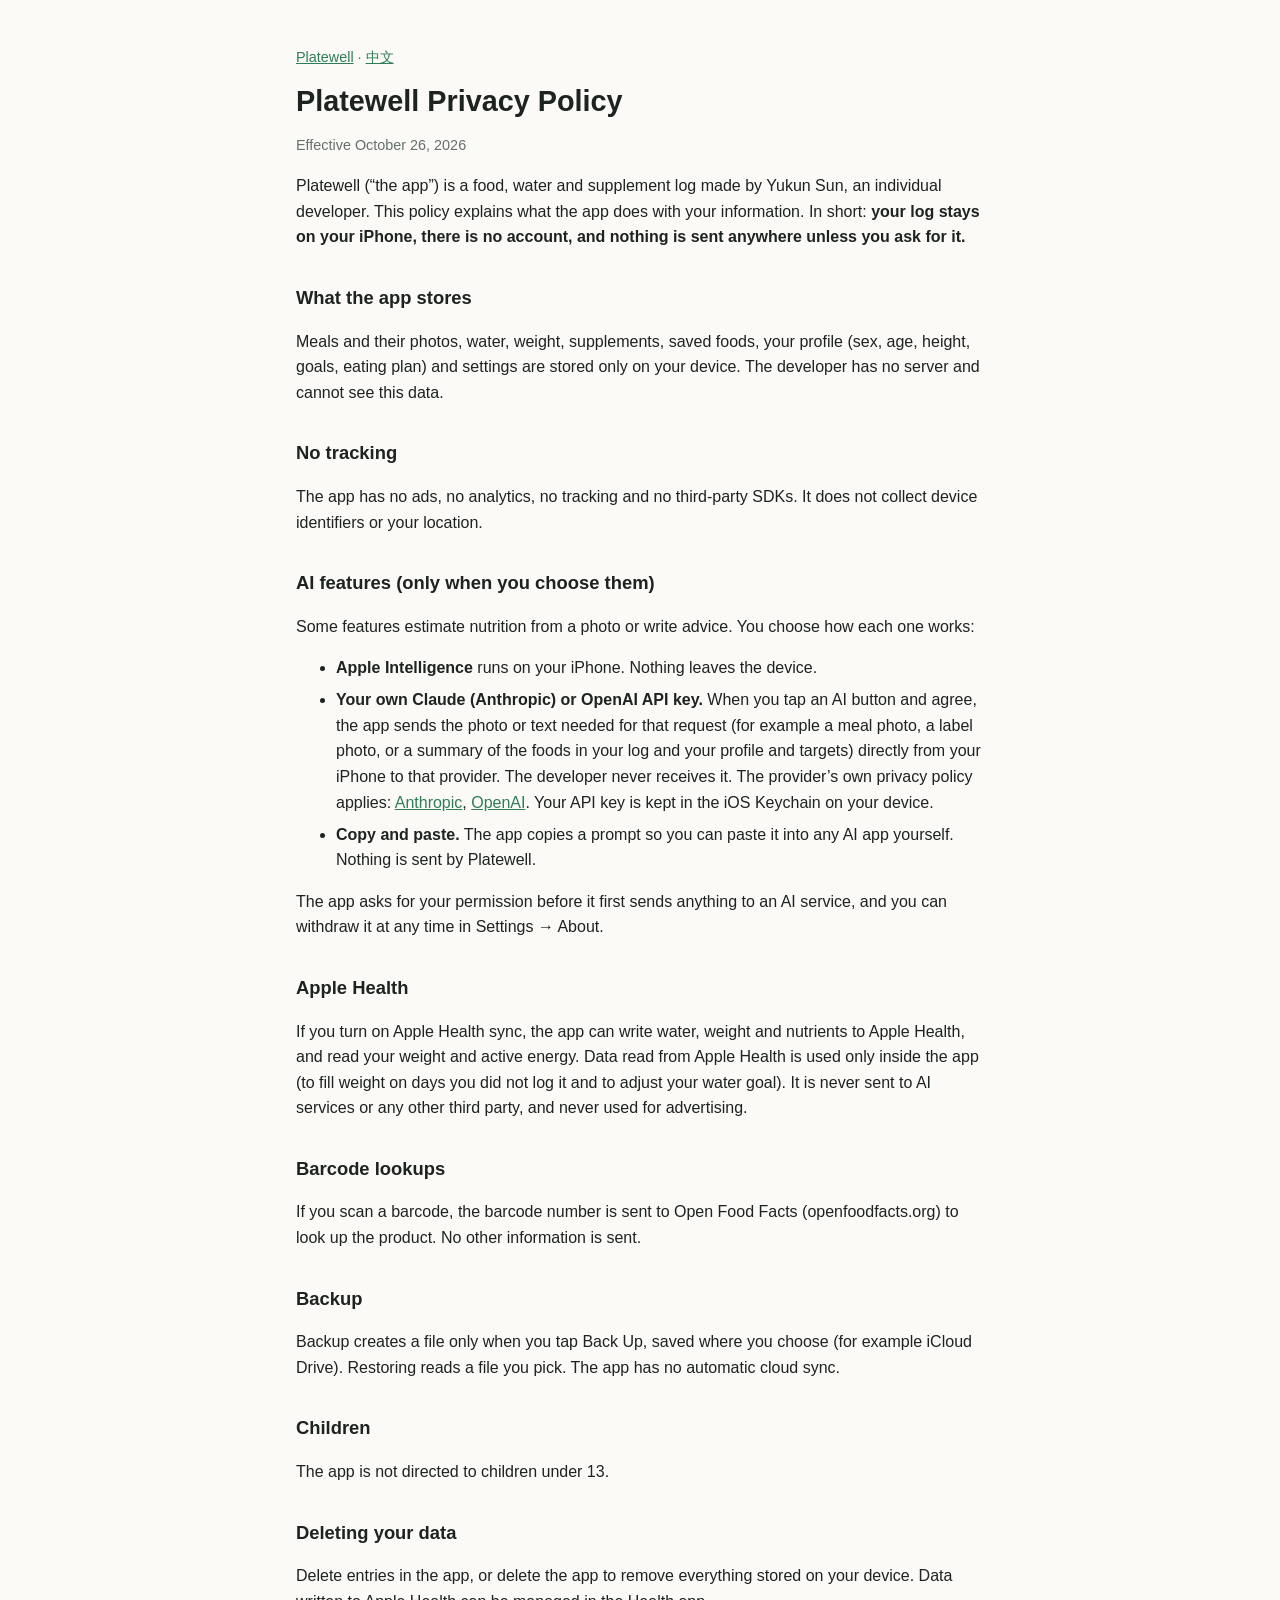
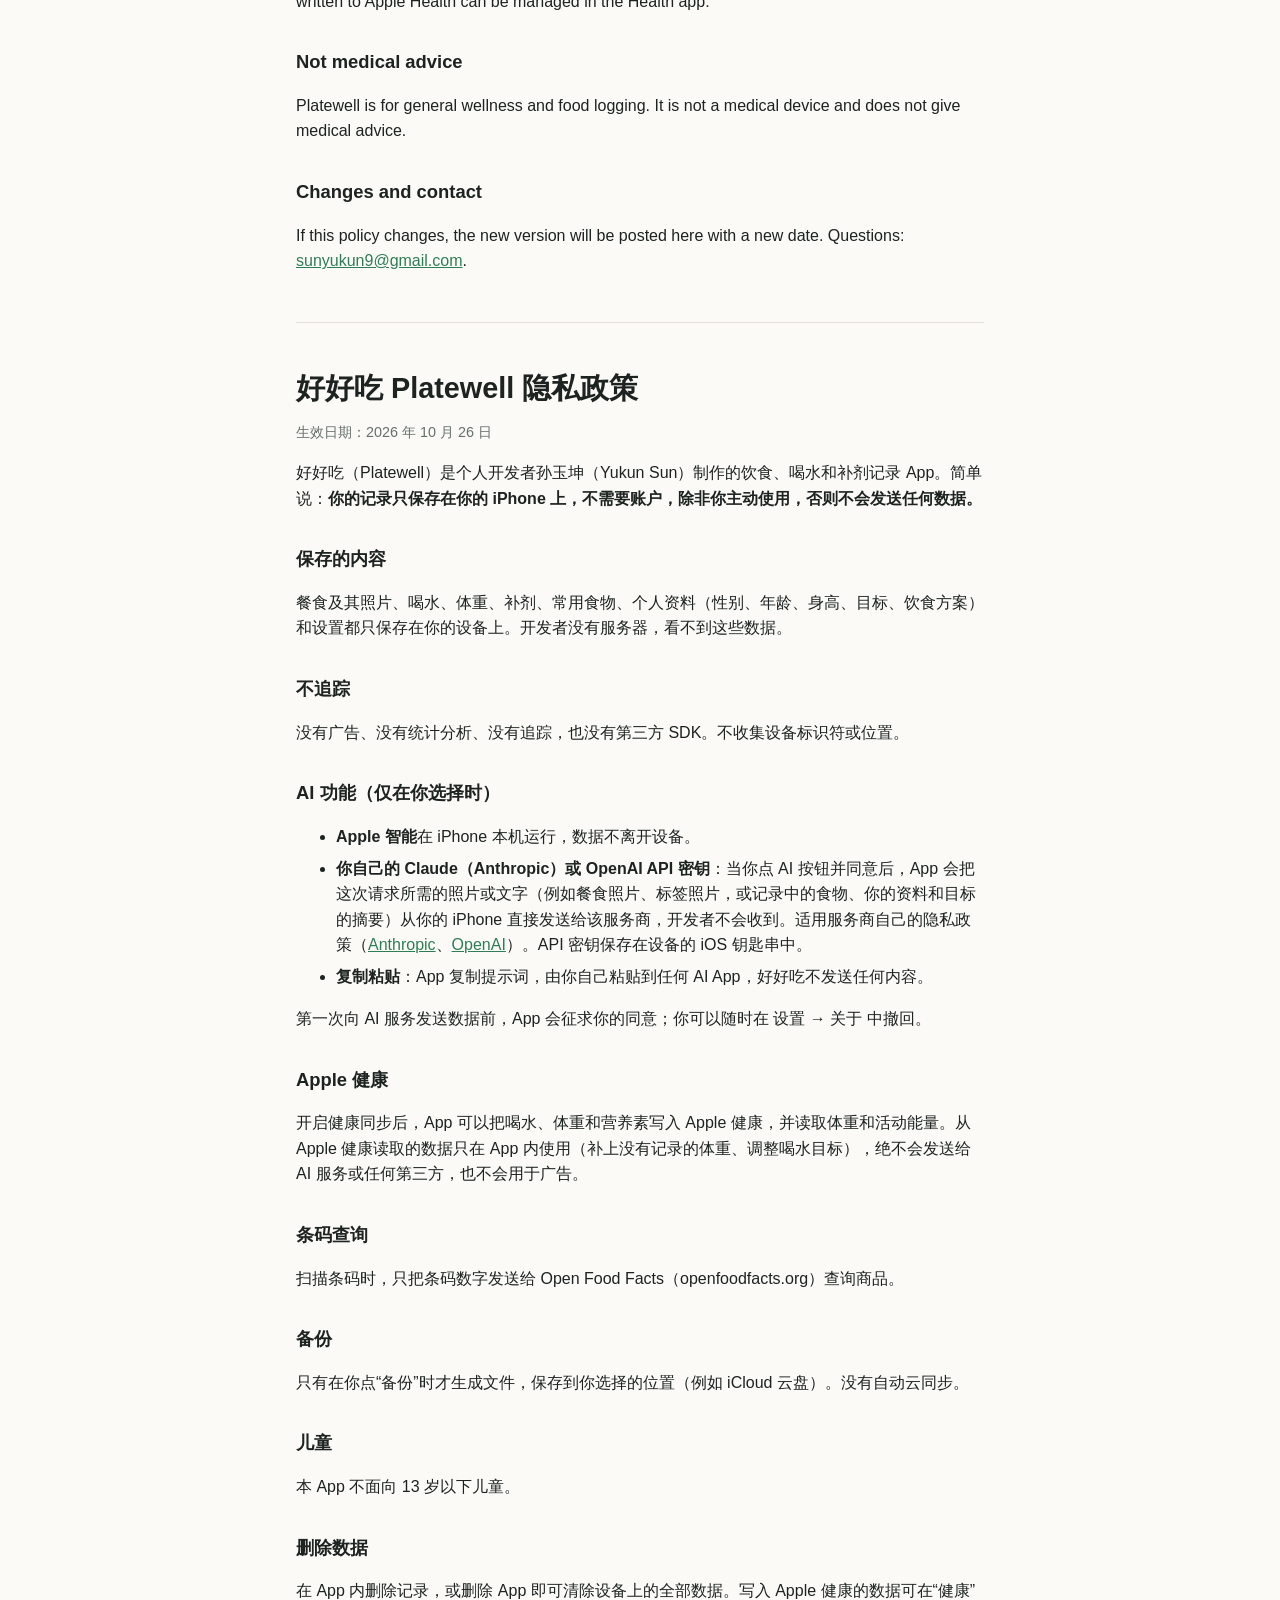
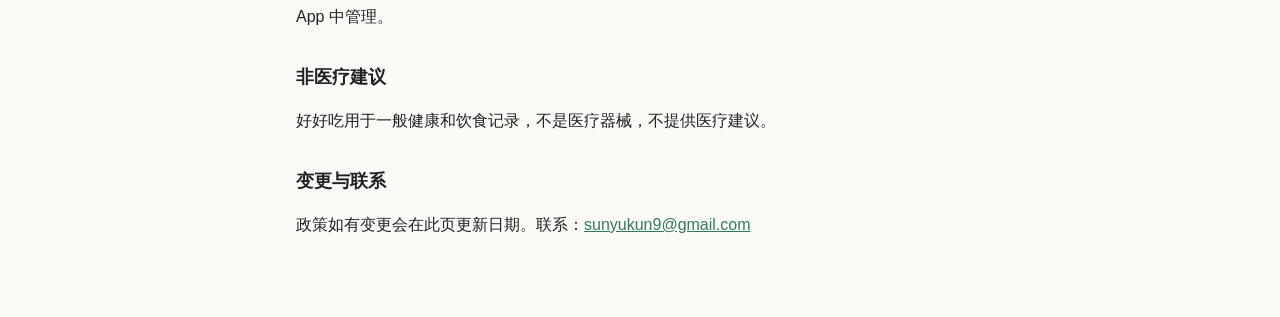
==== privacy.html @ d50eacb0 "Add support and privacy policy pages" ====
<!doctype html>
<html lang="en">
<head>
<meta charset="utf-8">
<meta name="viewport" content="width=device-width, initial-scale=1">
<title>Platewell Privacy Policy</title>
<link rel="stylesheet" href="style.css">
</head>
<body>
<main>
<p class="nav"><a href="./">Platewell</a> · <a href="#zh">中文</a></p>
<h1>Platewell Privacy Policy</h1>
<p class="muted">Effective October 26, 2026</p>

<p>Platewell (“the app”) is a food, water and supplement log made by Yukun Sun, an individual developer. This policy explains what the app does with your information. In short: <strong>your log stays on your iPhone, there is no account, and nothing is sent anywhere unless you ask for it.</strong></p>

<h2>What the app stores</h2>
<p>Meals and their photos, water, weight, supplements, saved foods, your profile (sex, age, height, goals, eating plan) and settings are stored only on your device. The developer has no server and cannot see this data.</p>

<h2>No tracking</h2>
<p>The app has no ads, no analytics, no tracking and no third-party SDKs. It does not collect device identifiers or your location.</p>

<h2>AI features (only when you choose them)</h2>
<p>Some features estimate nutrition from a photo or write advice. You choose how each one works:</p>
<ul>
<li><strong>Apple Intelligence</strong> runs on your iPhone. Nothing leaves the device.</li>
<li><strong>Your own Claude (Anthropic) or OpenAI API key.</strong> When you tap an AI button and agree, the app sends the photo or text needed for that request (for example a meal photo, a label photo, or a summary of the foods in your log and your profile and targets) directly from your iPhone to that provider. The developer never receives it. The provider’s own privacy policy applies: <a href="https://www.anthropic.com/legal/privacy">Anthropic</a>, <a href="https://openai.com/policies/privacy-policy">OpenAI</a>. Your API key is kept in the iOS Keychain on your device.</li>
<li><strong>Copy and paste.</strong> The app copies a prompt so you can paste it into any AI app yourself. Nothing is sent by Platewell.</li>
</ul>
<p>The app asks for your permission before it first sends anything to an AI service, and you can withdraw it at any time in Settings → About.</p>

<h2>Apple Health</h2>
<p>If you turn on Apple Health sync, the app can write water, weight and nutrients to Apple Health, and read your weight and active energy. Data read from Apple Health is used only inside the app (to fill weight on days you did not log it and to adjust your water goal). It is never sent to AI services or any other third party, and never used for advertising.</p>

<h2>Barcode lookups</h2>
<p>If you scan a barcode, the barcode number is sent to Open Food Facts (openfoodfacts.org) to look up the product. No other information is sent.</p>

<h2>Backup</h2>
<p>Backup creates a file only when you tap Back Up, saved where you choose (for example iCloud Drive). Restoring reads a file you pick. The app has no automatic cloud sync.</p>

<h2>Children</h2>
<p>The app is not directed to children under 13.</p>

<h2>Deleting your data</h2>
<p>Delete entries in the app, or delete the app to remove everything stored on your device. Data written to Apple Health can be managed in the Health app.</p>

<h2>Not medical advice</h2>
<p>Platewell is for general wellness and food logging. It is not a medical device and does not give medical advice.</p>

<h2>Changes and contact</h2>
<p>If this policy changes, the new version will be posted here with a new date. Questions: <a href="mailto:sunyukun9@gmail.com">sunyukun9@gmail.com</a>.</p>

<hr>

<section id="zh" lang="zh-Hans">
<h1>好好吃 Platewell 隐私政策</h1>
<p class="muted">生效日期：2026 年 10 月 26 日</p>
<p>好好吃（Platewell）是个人开发者孙玉坤（Yukun Sun）制作的饮食、喝水和补剂记录 App。简单说：<strong>你的记录只保存在你的 iPhone 上，不需要账户，除非你主动使用，否则不会发送任何数据。</strong></p>
<h2>保存的内容</h2>
<p>餐食及其照片、喝水、体重、补剂、常用食物、个人资料（性别、年龄、身高、目标、饮食方案）和设置都只保存在你的设备上。开发者没有服务器，看不到这些数据。</p>
<h2>不追踪</h2>
<p>没有广告、没有统计分析、没有追踪，也没有第三方 SDK。不收集设备标识符或位置。</p>
<h2>AI 功能（仅在你选择时）</h2>
<ul>
<li><strong>Apple 智能</strong>在 iPhone 本机运行，数据不离开设备。</li>
<li><strong>你自己的 Claude（Anthropic）或 OpenAI API 密钥</strong>：当你点 AI 按钮并同意后，App 会把这次请求所需的照片或文字（例如餐食照片、标签照片，或记录中的食物、你的资料和目标的摘要）从你的 iPhone 直接发送给该服务商，开发者不会收到。适用服务商自己的隐私政策（<a href="https://www.anthropic.com/legal/privacy">Anthropic</a>、<a href="https://openai.com/policies/privacy-policy">OpenAI</a>）。API 密钥保存在设备的 iOS 钥匙串中。</li>
<li><strong>复制粘贴</strong>：App 复制提示词，由你自己粘贴到任何 AI App，好好吃不发送任何内容。</li>
</ul>
<p>第一次向 AI 服务发送数据前，App 会征求你的同意；你可以随时在 设置 → 关于 中撤回。</p>
<h2>Apple 健康</h2>
<p>开启健康同步后，App 可以把喝水、体重和营养素写入 Apple 健康，并读取体重和活动能量。从 Apple 健康读取的数据只在 App 内使用（补上没有记录的体重、调整喝水目标），绝不会发送给 AI 服务或任何第三方，也不会用于广告。</p>
<h2>条码查询</h2>
<p>扫描条码时，只把条码数字发送给 Open Food Facts（openfoodfacts.org）查询商品。</p>
<h2>备份</h2>
<p>只有在你点“备份”时才生成文件，保存到你选择的位置（例如 iCloud 云盘）。没有自动云同步。</p>
<h2>儿童</h2>
<p>本 App 不面向 13 岁以下儿童。</p>
<h2>删除数据</h2>
<p>在 App 内删除记录，或删除 App 即可清除设备上的全部数据。写入 Apple 健康的数据可在“健康”App 中管理。</p>
<h2>非医疗建议</h2>
<p>好好吃用于一般健康和饮食记录，不是医疗器械，不提供医疗建议。</p>
<h2>变更与联系</h2>
<p>政策如有变更会在此页更新日期。联系：<a href="mailto:sunyukun9@gmail.com">sunyukun9@gmail.com</a></p>
</section>
</main>
</body>
</html>
---- style.css ----
:root{--bg:#fbfaf7;--fg:#1d2320;--muted:#66706a;--accent:#2f7d55;--line:#e3e0d8}
@media (prefers-color-scheme:dark){:root{--bg:#141815;--fg:#e8ece9;--muted:#9aa49e;--accent:#6cc394;--line:#2b322d}}
*{box-sizing:border-box}
body{margin:0;background:var(--bg);color:var(--fg);font:16px/1.6 -apple-system,BlinkMacSystemFont,"Segoe UI","PingFang SC","Hiragino Sans",sans-serif}
main{max-width:720px;margin:0 auto;padding:32px 16px 64px}
h1{font-size:1.8rem;line-height:1.25;margin:.4em 0}
h2{font-size:1.15rem;margin:1.8em 0 .4em}
a{color:var(--accent)}
.muted,.nav{color:var(--muted);font-size:.9rem}
hr{border:0;border-top:1px solid var(--line);margin:48px 0}
li{margin:.4em 0}
.card{border:1px solid var(--line);border-radius:12px;padding:16px 18px;margin:16px 0}
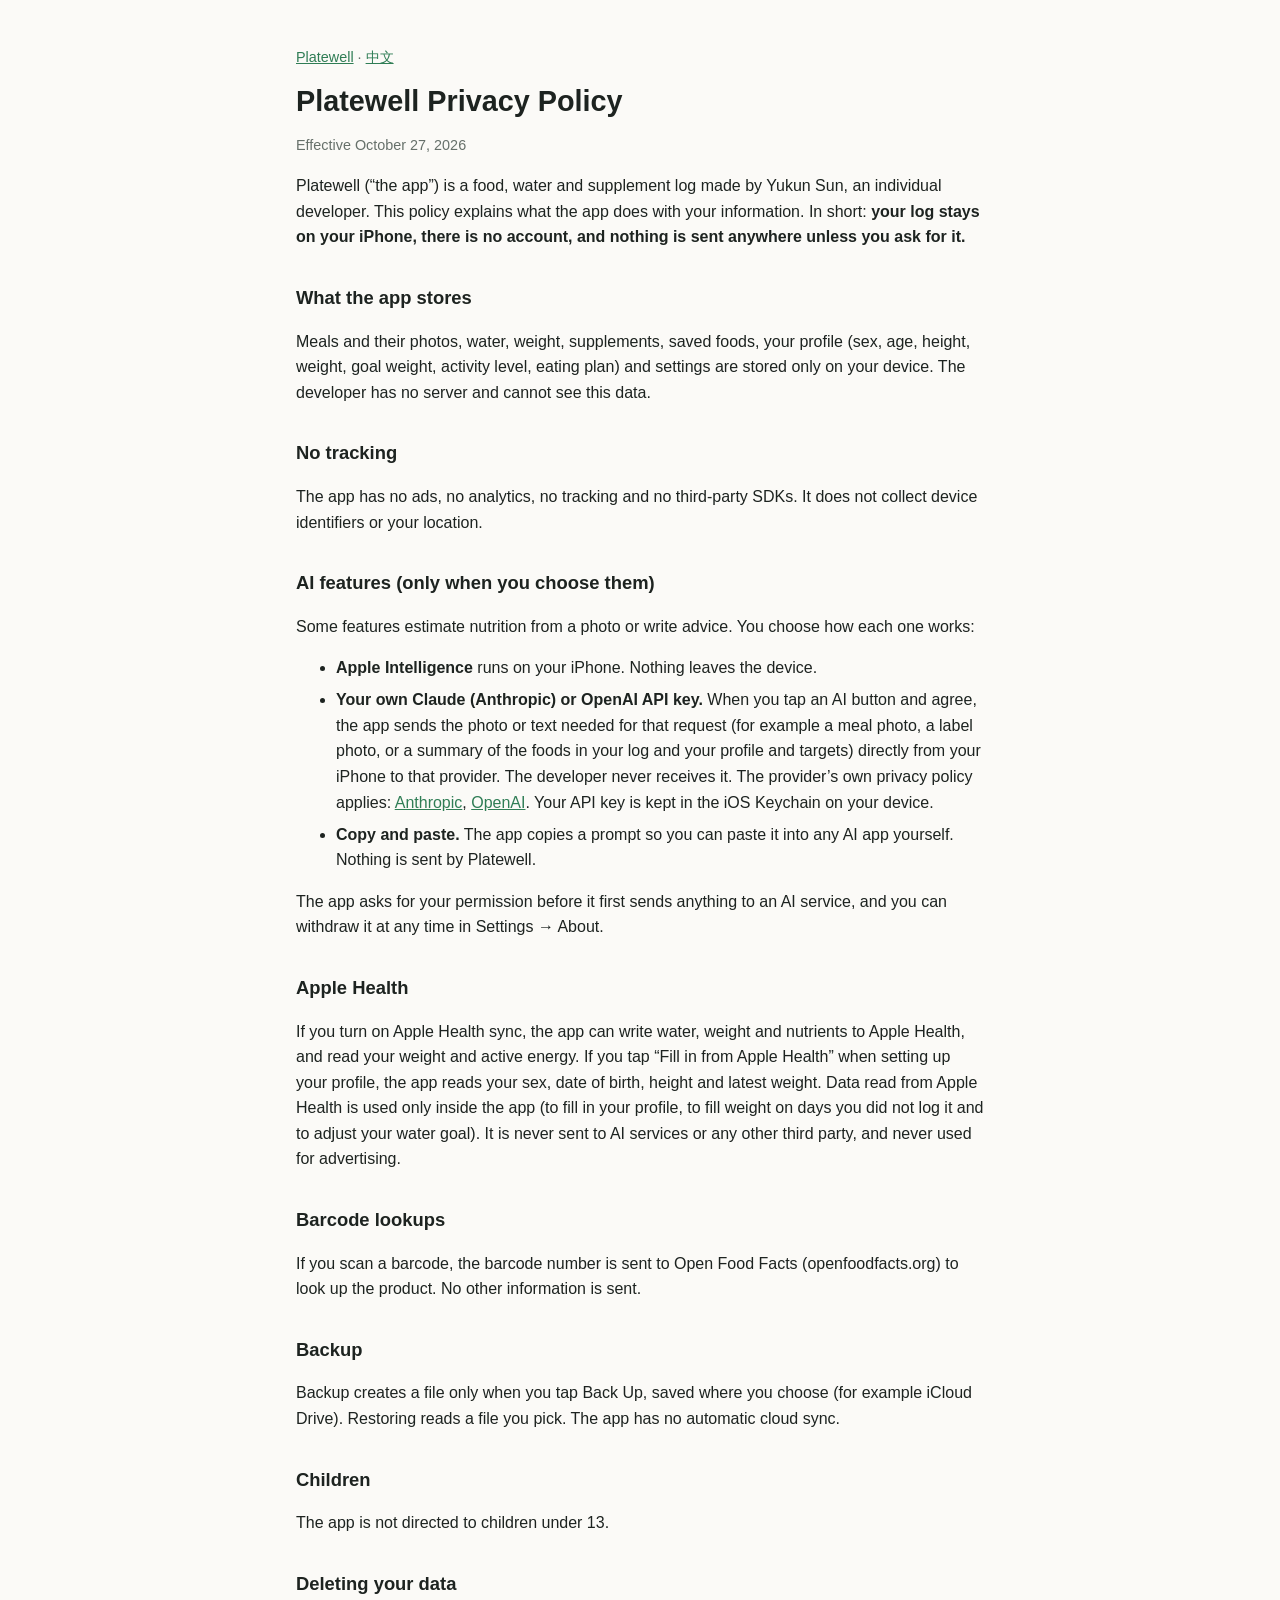
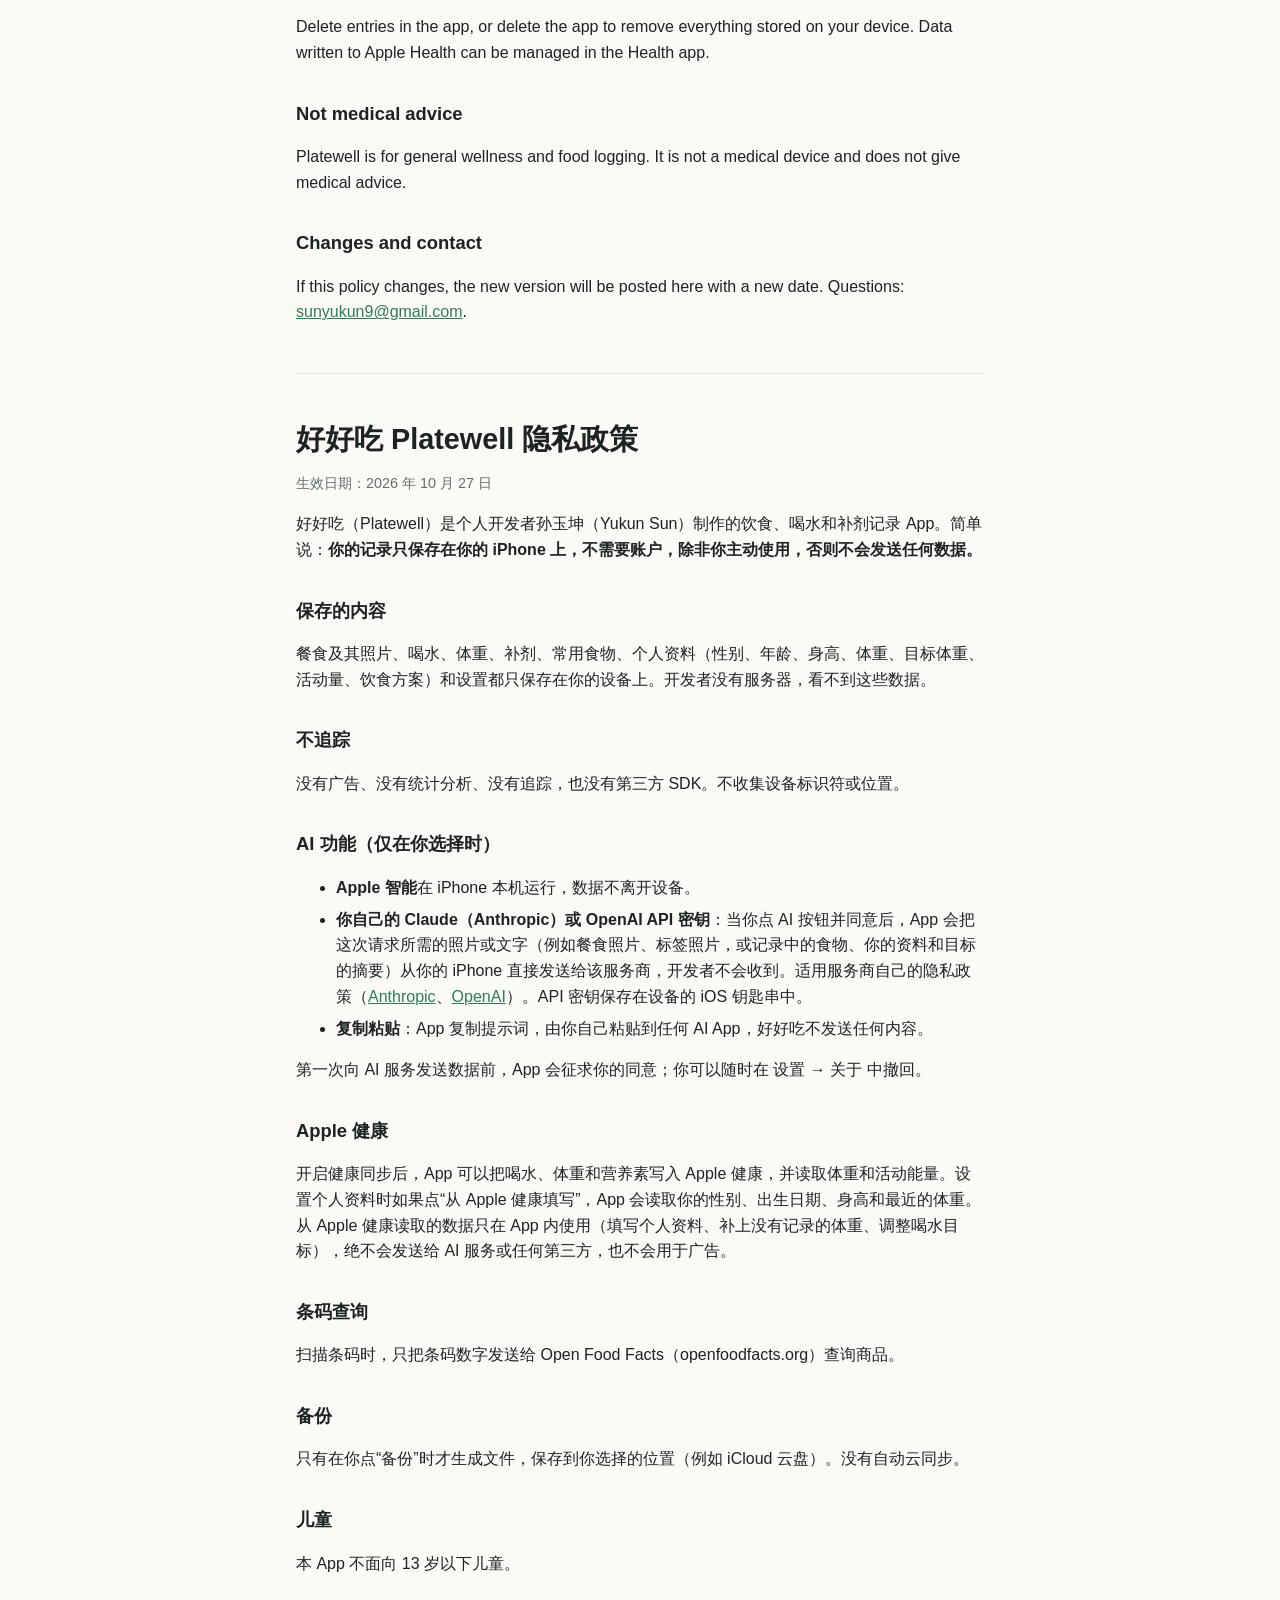
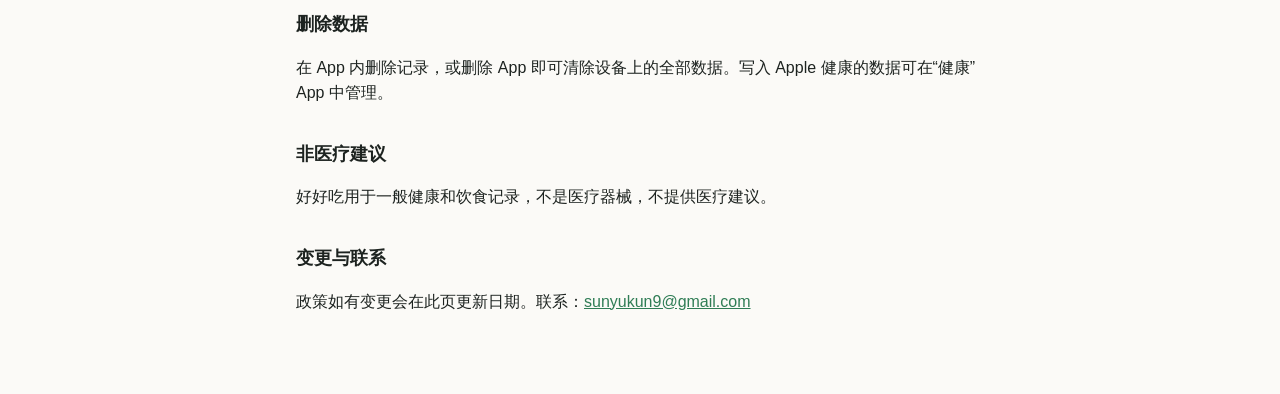
==== commit b7ca76a9: "Privacy policy: profile fields read from Apple Health Mentions that "Fill in from Apple Health" read" ====
--- a/privacy.html
+++ b/privacy.html
@@ -10,12 +10,12 @@
 <main>
 <p class="nav"><a href="./">Platewell</a> · <a href="#zh">中文</a></p>
 <h1>Platewell Privacy Policy</h1>
-<p class="muted">Effective October 26, 2026</p>
+<p class="muted">Effective October 27, 2026</p>
 
 <p>Platewell (“the app”) is a food, water and supplement log made by Yukun Sun, an individual developer. This policy explains what the app does with your information. In short: <strong>your log stays on your iPhone, there is no account, and nothing is sent anywhere unless you ask for it.</strong></p>
 
 <h2>What the app stores</h2>
-<p>Meals and their photos, water, weight, supplements, saved foods, your profile (sex, age, height, goals, eating plan) and settings are stored only on your device. The developer has no server and cannot see this data.</p>
+<p>Meals and their photos, water, weight, supplements, saved foods, your profile (sex, age, height, weight, goal weight, activity level, eating plan) and settings are stored only on your device. The developer has no server and cannot see this data.</p>
 
 <h2>No tracking</h2>
 <p>The app has no ads, no analytics, no tracking and no third-party SDKs. It does not collect device identifiers or your location.</p>
@@ -30,7 +30,7 @@
 <p>The app asks for your permission before it first sends anything to an AI service, and you can withdraw it at any time in Settings → About.</p>
 
 <h2>Apple Health</h2>
-<p>If you turn on Apple Health sync, the app can write water, weight and nutrients to Apple Health, and read your weight and active energy. Data read from Apple Health is used only inside the app (to fill weight on days you did not log it and to adjust your water goal). It is never sent to AI services or any other third party, and never used for advertising.</p>
+<p>If you turn on Apple Health sync, the app can write water, weight and nutrients to Apple Health, and read your weight and active energy. If you tap “Fill in from Apple Health” when setting up your profile, the app reads your sex, date of birth, height and latest weight. Data read from Apple Health is used only inside the app (to fill in your profile, to fill weight on days you did not log it and to adjust your water goal). It is never sent to AI services or any other third party, and never used for advertising.</p>
 
 <h2>Barcode lookups</h2>
 <p>If you scan a barcode, the barcode number is sent to Open Food Facts (openfoodfacts.org) to look up the product. No other information is sent.</p>
@@ -54,10 +54,10 @@
 
 <section id="zh" lang="zh-Hans">
 <h1>好好吃 Platewell 隐私政策</h1>
-<p class="muted">生效日期：2026 年 10 月 26 日</p>
+<p class="muted">生效日期：2026 年 10 月 27 日</p>
 <p>好好吃（Platewell）是个人开发者孙玉坤（Yukun Sun）制作的饮食、喝水和补剂记录 App。简单说：<strong>你的记录只保存在你的 iPhone 上，不需要账户，除非你主动使用，否则不会发送任何数据。</strong></p>
 <h2>保存的内容</h2>
-<p>餐食及其照片、喝水、体重、补剂、常用食物、个人资料（性别、年龄、身高、目标、饮食方案）和设置都只保存在你的设备上。开发者没有服务器，看不到这些数据。</p>
+<p>餐食及其照片、喝水、体重、补剂、常用食物、个人资料（性别、年龄、身高、体重、目标体重、活动量、饮食方案）和设置都只保存在你的设备上。开发者没有服务器，看不到这些数据。</p>
 <h2>不追踪</h2>
 <p>没有广告、没有统计分析、没有追踪，也没有第三方 SDK。不收集设备标识符或位置。</p>
 <h2>AI 功能（仅在你选择时）</h2>
@@ -68,7 +68,7 @@
 </ul>
 <p>第一次向 AI 服务发送数据前，App 会征求你的同意；你可以随时在 设置 → 关于 中撤回。</p>
 <h2>Apple 健康</h2>
-<p>开启健康同步后，App 可以把喝水、体重和营养素写入 Apple 健康，并读取体重和活动能量。从 Apple 健康读取的数据只在 App 内使用（补上没有记录的体重、调整喝水目标），绝不会发送给 AI 服务或任何第三方，也不会用于广告。</p>
+<p>开启健康同步后，App 可以把喝水、体重和营养素写入 Apple 健康，并读取体重和活动能量。设置个人资料时如果点“从 Apple 健康填写”，App 会读取你的性别、出生日期、身高和最近的体重。从 Apple 健康读取的数据只在 App 内使用（填写个人资料、补上没有记录的体重、调整喝水目标），绝不会发送给 AI 服务或任何第三方，也不会用于广告。</p>
 <h2>条码查询</h2>
 <p>扫描条码时，只把条码数字发送给 Open Food Facts（openfoodfacts.org）查询商品。</p>
 <h2>备份</h2>
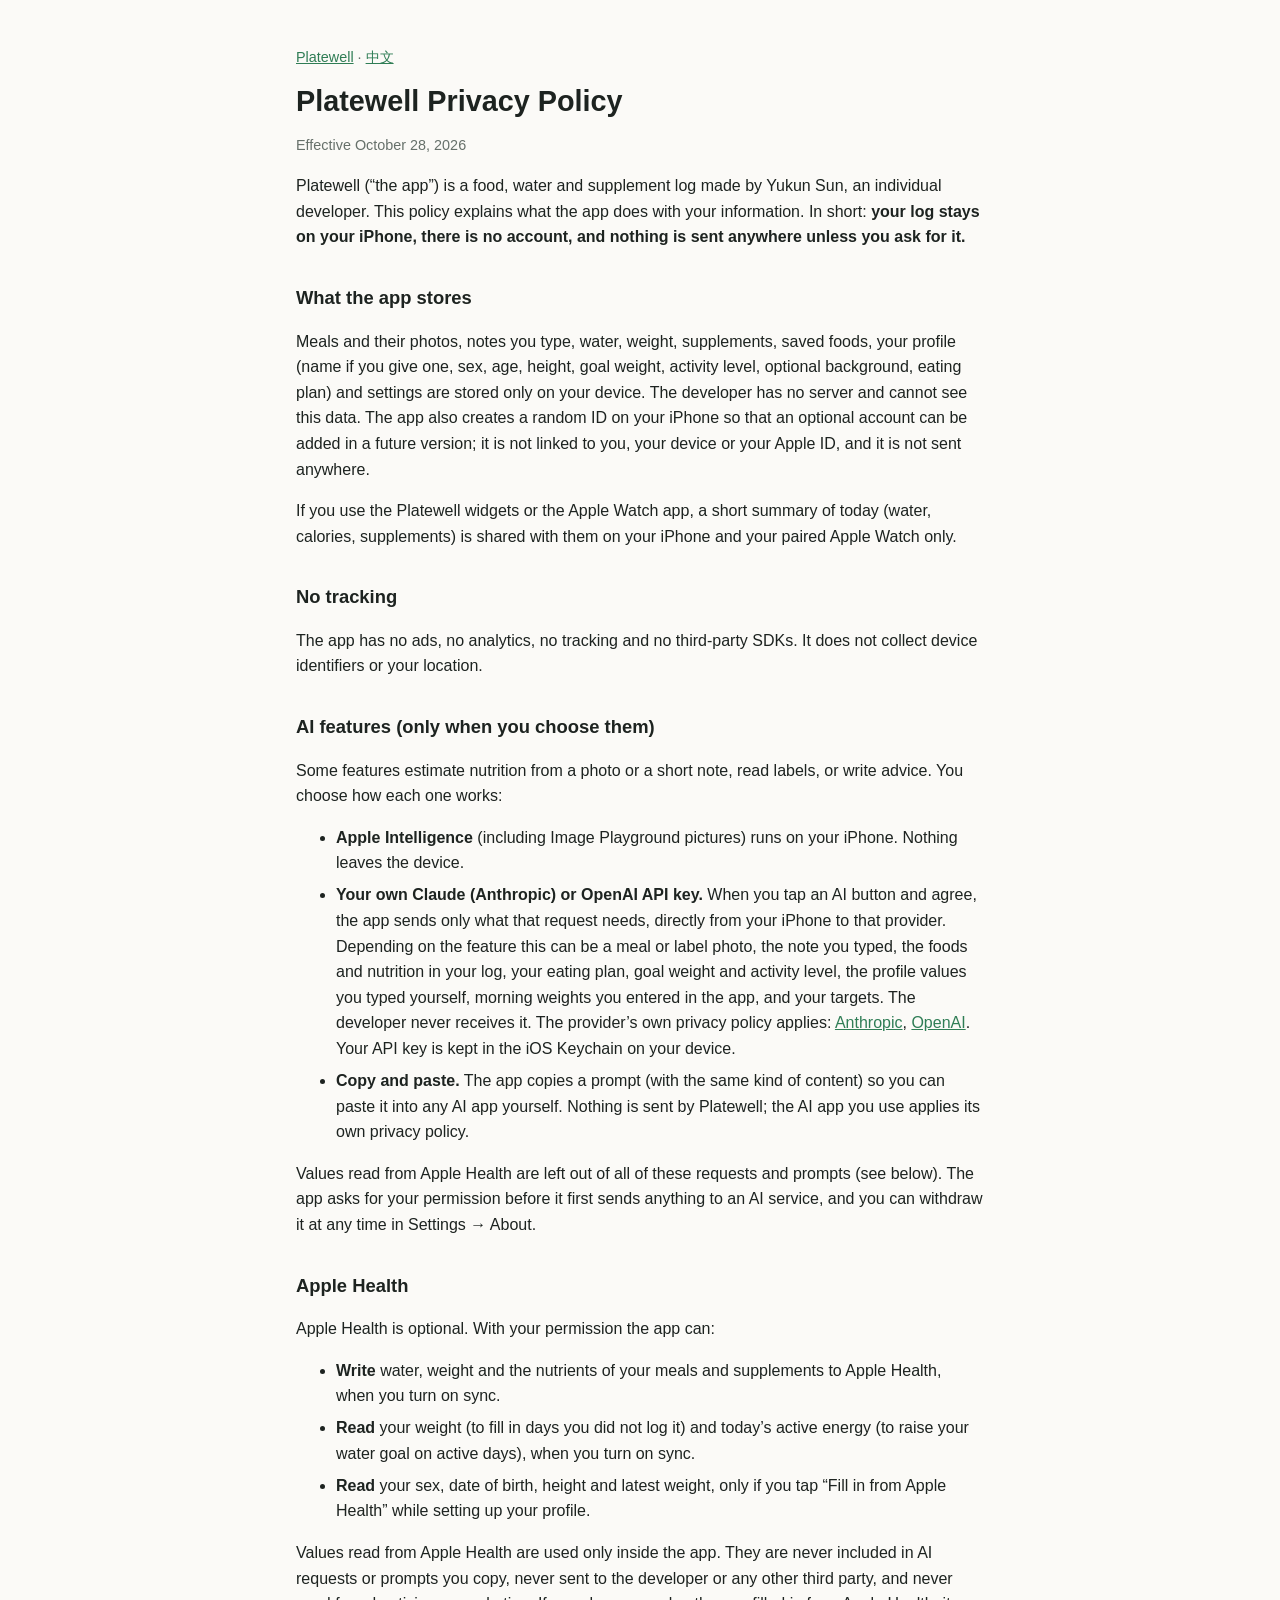
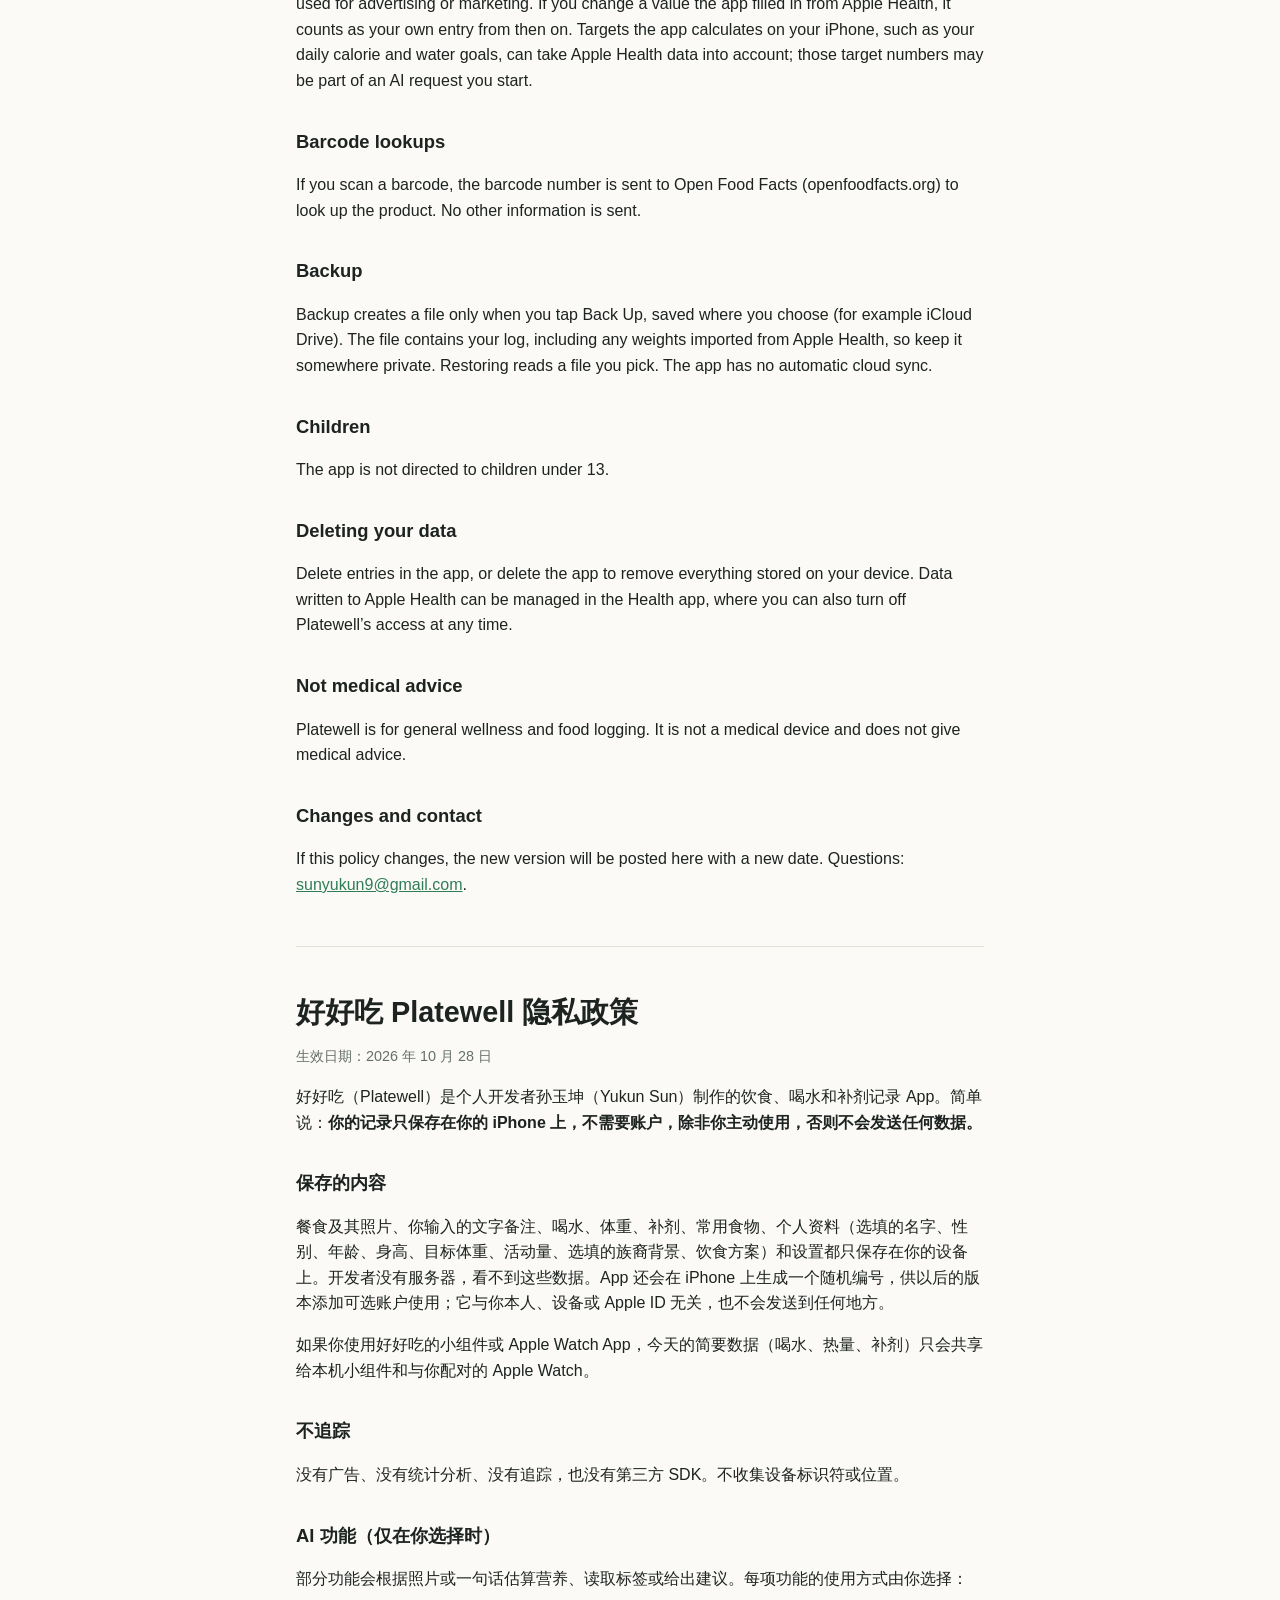
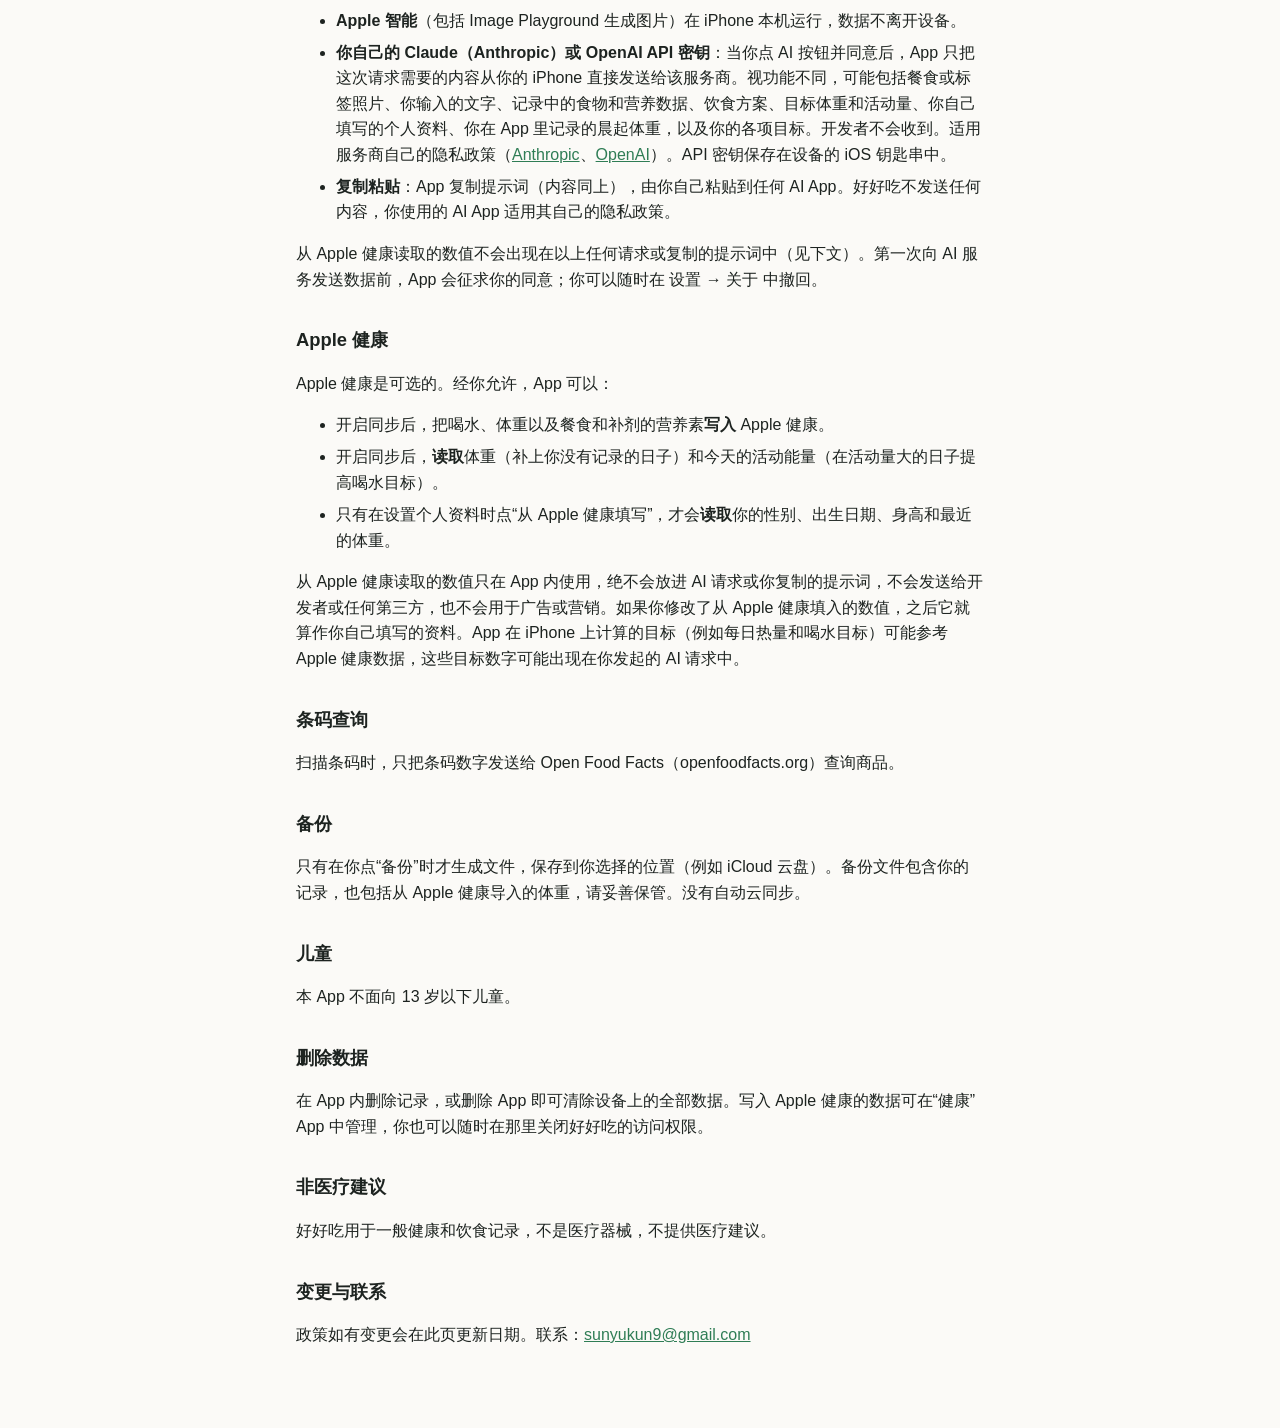
==== commit 69e2d767: "Privacy policy: Apple Health values never sent to AI; clarify AI request contents Lists what AI requ" ====
--- a/privacy.html
+++ b/privacy.html
@@ -10,39 +10,46 @@
 <main>
 <p class="nav"><a href="./">Platewell</a> · <a href="#zh">中文</a></p>
 <h1>Platewell Privacy Policy</h1>
-<p class="muted">Effective October 27, 2026</p>
+<p class="muted">Effective October 28, 2026</p>
 
 <p>Platewell (“the app”) is a food, water and supplement log made by Yukun Sun, an individual developer. This policy explains what the app does with your information. In short: <strong>your log stays on your iPhone, there is no account, and nothing is sent anywhere unless you ask for it.</strong></p>
 
 <h2>What the app stores</h2>
-<p>Meals and their photos, water, weight, supplements, saved foods, your profile (sex, age, height, weight, goal weight, activity level, eating plan) and settings are stored only on your device. The developer has no server and cannot see this data.</p>
+<p>Meals and their photos, notes you type, water, weight, supplements, saved foods, your profile (name if you give one, sex, age, height, goal weight, activity level, optional background, eating plan) and settings are stored only on your device. The developer has no server and cannot see this data. The app also creates a random ID on your iPhone so that an optional account can be added in a future version; it is not linked to you, your device or your Apple ID, and it is not sent anywhere.</p>
+<p>If you use the Platewell widgets or the Apple Watch app, a short summary of today (water, calories, supplements) is shared with them on your iPhone and your paired Apple Watch only.</p>
 
 <h2>No tracking</h2>
 <p>The app has no ads, no analytics, no tracking and no third-party SDKs. It does not collect device identifiers or your location.</p>
 
 <h2>AI features (only when you choose them)</h2>
-<p>Some features estimate nutrition from a photo or write advice. You choose how each one works:</p>
+<p>Some features estimate nutrition from a photo or a short note, read labels, or write advice. You choose how each one works:</p>
 <ul>
-<li><strong>Apple Intelligence</strong> runs on your iPhone. Nothing leaves the device.</li>
-<li><strong>Your own Claude (Anthropic) or OpenAI API key.</strong> When you tap an AI button and agree, the app sends the photo or text needed for that request (for example a meal photo, a label photo, or a summary of the foods in your log and your profile and targets) directly from your iPhone to that provider. The developer never receives it. The provider’s own privacy policy applies: <a href="https://www.anthropic.com/legal/privacy">Anthropic</a>, <a href="https://openai.com/policies/privacy-policy">OpenAI</a>. Your API key is kept in the iOS Keychain on your device.</li>
-<li><strong>Copy and paste.</strong> The app copies a prompt so you can paste it into any AI app yourself. Nothing is sent by Platewell.</li>
+<li><strong>Apple Intelligence</strong> (including Image Playground pictures) runs on your iPhone. Nothing leaves the device.</li>
+<li><strong>Your own Claude (Anthropic) or OpenAI API key.</strong> When you tap an AI button and agree, the app sends only what that request needs, directly from your iPhone to that provider. Depending on the feature this can be a meal or label photo, the note you typed, the foods and nutrition in your log, your eating plan, goal weight and activity level, the profile values you typed yourself, morning weights you entered in the app, and your targets. The developer never receives it. The provider’s own privacy policy applies: <a href="https://www.anthropic.com/legal/privacy">Anthropic</a>, <a href="https://openai.com/policies/privacy-policy">OpenAI</a>. Your API key is kept in the iOS Keychain on your device.</li>
+<li><strong>Copy and paste.</strong> The app copies a prompt (with the same kind of content) so you can paste it into any AI app yourself. Nothing is sent by Platewell; the AI app you use applies its own privacy policy.</li>
 </ul>
-<p>The app asks for your permission before it first sends anything to an AI service, and you can withdraw it at any time in Settings → About.</p>
+<p>Values read from Apple Health are left out of all of these requests and prompts (see below). The app asks for your permission before it first sends anything to an AI service, and you can withdraw it at any time in Settings → About.</p>
 
 <h2>Apple Health</h2>
-<p>If you turn on Apple Health sync, the app can write water, weight and nutrients to Apple Health, and read your weight and active energy. If you tap “Fill in from Apple Health” when setting up your profile, the app reads your sex, date of birth, height and latest weight. Data read from Apple Health is used only inside the app (to fill in your profile, to fill weight on days you did not log it and to adjust your water goal). It is never sent to AI services or any other third party, and never used for advertising.</p>
+<p>Apple Health is optional. With your permission the app can:</p>
+<ul>
+<li><strong>Write</strong> water, weight and the nutrients of your meals and supplements to Apple Health, when you turn on sync.</li>
+<li><strong>Read</strong> your weight (to fill in days you did not log it) and today’s active energy (to raise your water goal on active days), when you turn on sync.</li>
+<li><strong>Read</strong> your sex, date of birth, height and latest weight, only if you tap “Fill in from Apple Health” while setting up your profile.</li>
+</ul>
+<p>Values read from Apple Health are used only inside the app. They are never included in AI requests or prompts you copy, never sent to the developer or any other third party, and never used for advertising or marketing. If you change a value the app filled in from Apple Health, it counts as your own entry from then on. Targets the app calculates on your iPhone, such as your daily calorie and water goals, can take Apple Health data into account; those target numbers may be part of an AI request you start.</p>
 
 <h2>Barcode lookups</h2>
 <p>If you scan a barcode, the barcode number is sent to Open Food Facts (openfoodfacts.org) to look up the product. No other information is sent.</p>
 
 <h2>Backup</h2>
-<p>Backup creates a file only when you tap Back Up, saved where you choose (for example iCloud Drive). Restoring reads a file you pick. The app has no automatic cloud sync.</p>
+<p>Backup creates a file only when you tap Back Up, saved where you choose (for example iCloud Drive). The file contains your log, including any weights imported from Apple Health, so keep it somewhere private. Restoring reads a file you pick. The app has no automatic cloud sync.</p>
 
 <h2>Children</h2>
 <p>The app is not directed to children under 13.</p>
 
 <h2>Deleting your data</h2>
-<p>Delete entries in the app, or delete the app to remove everything stored on your device. Data written to Apple Health can be managed in the Health app.</p>
+<p>Delete entries in the app, or delete the app to remove everything stored on your device. Data written to Apple Health can be managed in the Health app, where you can also turn off Platewell’s access at any time.</p>
 
 <h2>Not medical advice</h2>
 <p>Platewell is for general wellness and food logging. It is not a medical device and does not give medical advice.</p>
@@ -54,29 +61,37 @@
 
 <section id="zh" lang="zh-Hans">
 <h1>好好吃 Platewell 隐私政策</h1>
-<p class="muted">生效日期：2026 年 10 月 27 日</p>
+<p class="muted">生效日期：2026 年 10 月 28 日</p>
 <p>好好吃（Platewell）是个人开发者孙玉坤（Yukun Sun）制作的饮食、喝水和补剂记录 App。简单说：<strong>你的记录只保存在你的 iPhone 上，不需要账户，除非你主动使用，否则不会发送任何数据。</strong></p>
 <h2>保存的内容</h2>
-<p>餐食及其照片、喝水、体重、补剂、常用食物、个人资料（性别、年龄、身高、体重、目标体重、活动量、饮食方案）和设置都只保存在你的设备上。开发者没有服务器，看不到这些数据。</p>
+<p>餐食及其照片、你输入的文字备注、喝水、体重、补剂、常用食物、个人资料（选填的名字、性别、年龄、身高、目标体重、活动量、选填的族裔背景、饮食方案）和设置都只保存在你的设备上。开发者没有服务器，看不到这些数据。App 还会在 iPhone 上生成一个随机编号，供以后的版本添加可选账户使用；它与你本人、设备或 Apple ID 无关，也不会发送到任何地方。</p>
+<p>如果你使用好好吃的小组件或 Apple Watch App，今天的简要数据（喝水、热量、补剂）只会共享给本机小组件和与你配对的 Apple Watch。</p>
 <h2>不追踪</h2>
 <p>没有广告、没有统计分析、没有追踪，也没有第三方 SDK。不收集设备标识符或位置。</p>
 <h2>AI 功能（仅在你选择时）</h2>
+<p>部分功能会根据照片或一句话估算营养、读取标签或给出建议。每项功能的使用方式由你选择：</p>
 <ul>
-<li><strong>Apple 智能</strong>在 iPhone 本机运行，数据不离开设备。</li>
-<li><strong>你自己的 Claude（Anthropic）或 OpenAI API 密钥</strong>：当你点 AI 按钮并同意后，App 会把这次请求所需的照片或文字（例如餐食照片、标签照片，或记录中的食物、你的资料和目标的摘要）从你的 iPhone 直接发送给该服务商，开发者不会收到。适用服务商自己的隐私政策（<a href="https://www.anthropic.com/legal/privacy">Anthropic</a>、<a href="https://openai.com/policies/privacy-policy">OpenAI</a>）。API 密钥保存在设备的 iOS 钥匙串中。</li>
-<li><strong>复制粘贴</strong>：App 复制提示词，由你自己粘贴到任何 AI App，好好吃不发送任何内容。</li>
+<li><strong>Apple 智能</strong>（包括 Image Playground 生成图片）在 iPhone 本机运行，数据不离开设备。</li>
+<li><strong>你自己的 Claude（Anthropic）或 OpenAI API 密钥</strong>：当你点 AI 按钮并同意后，App 只把这次请求需要的内容从你的 iPhone 直接发送给该服务商。视功能不同，可能包括餐食或标签照片、你输入的文字、记录中的食物和营养数据、饮食方案、目标体重和活动量、你自己填写的个人资料、你在 App 里记录的晨起体重，以及你的各项目标。开发者不会收到。适用服务商自己的隐私政策（<a href="https://www.anthropic.com/legal/privacy">Anthropic</a>、<a href="https://openai.com/policies/privacy-policy">OpenAI</a>）。API 密钥保存在设备的 iOS 钥匙串中。</li>
+<li><strong>复制粘贴</strong>：App 复制提示词（内容同上），由你自己粘贴到任何 AI App。好好吃不发送任何内容，你使用的 AI App 适用其自己的隐私政策。</li>
 </ul>
-<p>第一次向 AI 服务发送数据前，App 会征求你的同意；你可以随时在 设置 → 关于 中撤回。</p>
+<p>从 Apple 健康读取的数值不会出现在以上任何请求或复制的提示词中（见下文）。第一次向 AI 服务发送数据前，App 会征求你的同意；你可以随时在 设置 → 关于 中撤回。</p>
 <h2>Apple 健康</h2>
-<p>开启健康同步后，App 可以把喝水、体重和营养素写入 Apple 健康，并读取体重和活动能量。设置个人资料时如果点“从 Apple 健康填写”，App 会读取你的性别、出生日期、身高和最近的体重。从 Apple 健康读取的数据只在 App 内使用（填写个人资料、补上没有记录的体重、调整喝水目标），绝不会发送给 AI 服务或任何第三方，也不会用于广告。</p>
+<p>Apple 健康是可选的。经你允许，App 可以：</p>
+<ul>
+<li>开启同步后，把喝水、体重以及餐食和补剂的营养素<strong>写入</strong> Apple 健康。</li>
+<li>开启同步后，<strong>读取</strong>体重（补上你没有记录的日子）和今天的活动能量（在活动量大的日子提高喝水目标）。</li>
+<li>只有在设置个人资料时点“从 Apple 健康填写”，才会<strong>读取</strong>你的性别、出生日期、身高和最近的体重。</li>
+</ul>
+<p>从 Apple 健康读取的数值只在 App 内使用，绝不会放进 AI 请求或你复制的提示词，不会发送给开发者或任何第三方，也不会用于广告或营销。如果你修改了从 Apple 健康填入的数值，之后它就算作你自己填写的资料。App 在 iPhone 上计算的目标（例如每日热量和喝水目标）可能参考 Apple 健康数据，这些目标数字可能出现在你发起的 AI 请求中。</p>
 <h2>条码查询</h2>
 <p>扫描条码时，只把条码数字发送给 Open Food Facts（openfoodfacts.org）查询商品。</p>
 <h2>备份</h2>
-<p>只有在你点“备份”时才生成文件，保存到你选择的位置（例如 iCloud 云盘）。没有自动云同步。</p>
+<p>只有在你点“备份”时才生成文件，保存到你选择的位置（例如 iCloud 云盘）。备份文件包含你的记录，也包括从 Apple 健康导入的体重，请妥善保管。没有自动云同步。</p>
 <h2>儿童</h2>
 <p>本 App 不面向 13 岁以下儿童。</p>
 <h2>删除数据</h2>
-<p>在 App 内删除记录，或删除 App 即可清除设备上的全部数据。写入 Apple 健康的数据可在“健康”App 中管理。</p>
+<p>在 App 内删除记录，或删除 App 即可清除设备上的全部数据。写入 Apple 健康的数据可在“健康”App 中管理，你也可以随时在那里关闭好好吃的访问权限。</p>
 <h2>非医疗建议</h2>
 <p>好好吃用于一般健康和饮食记录，不是医疗器械，不提供医疗建议。</p>
 <h2>变更与联系</h2>
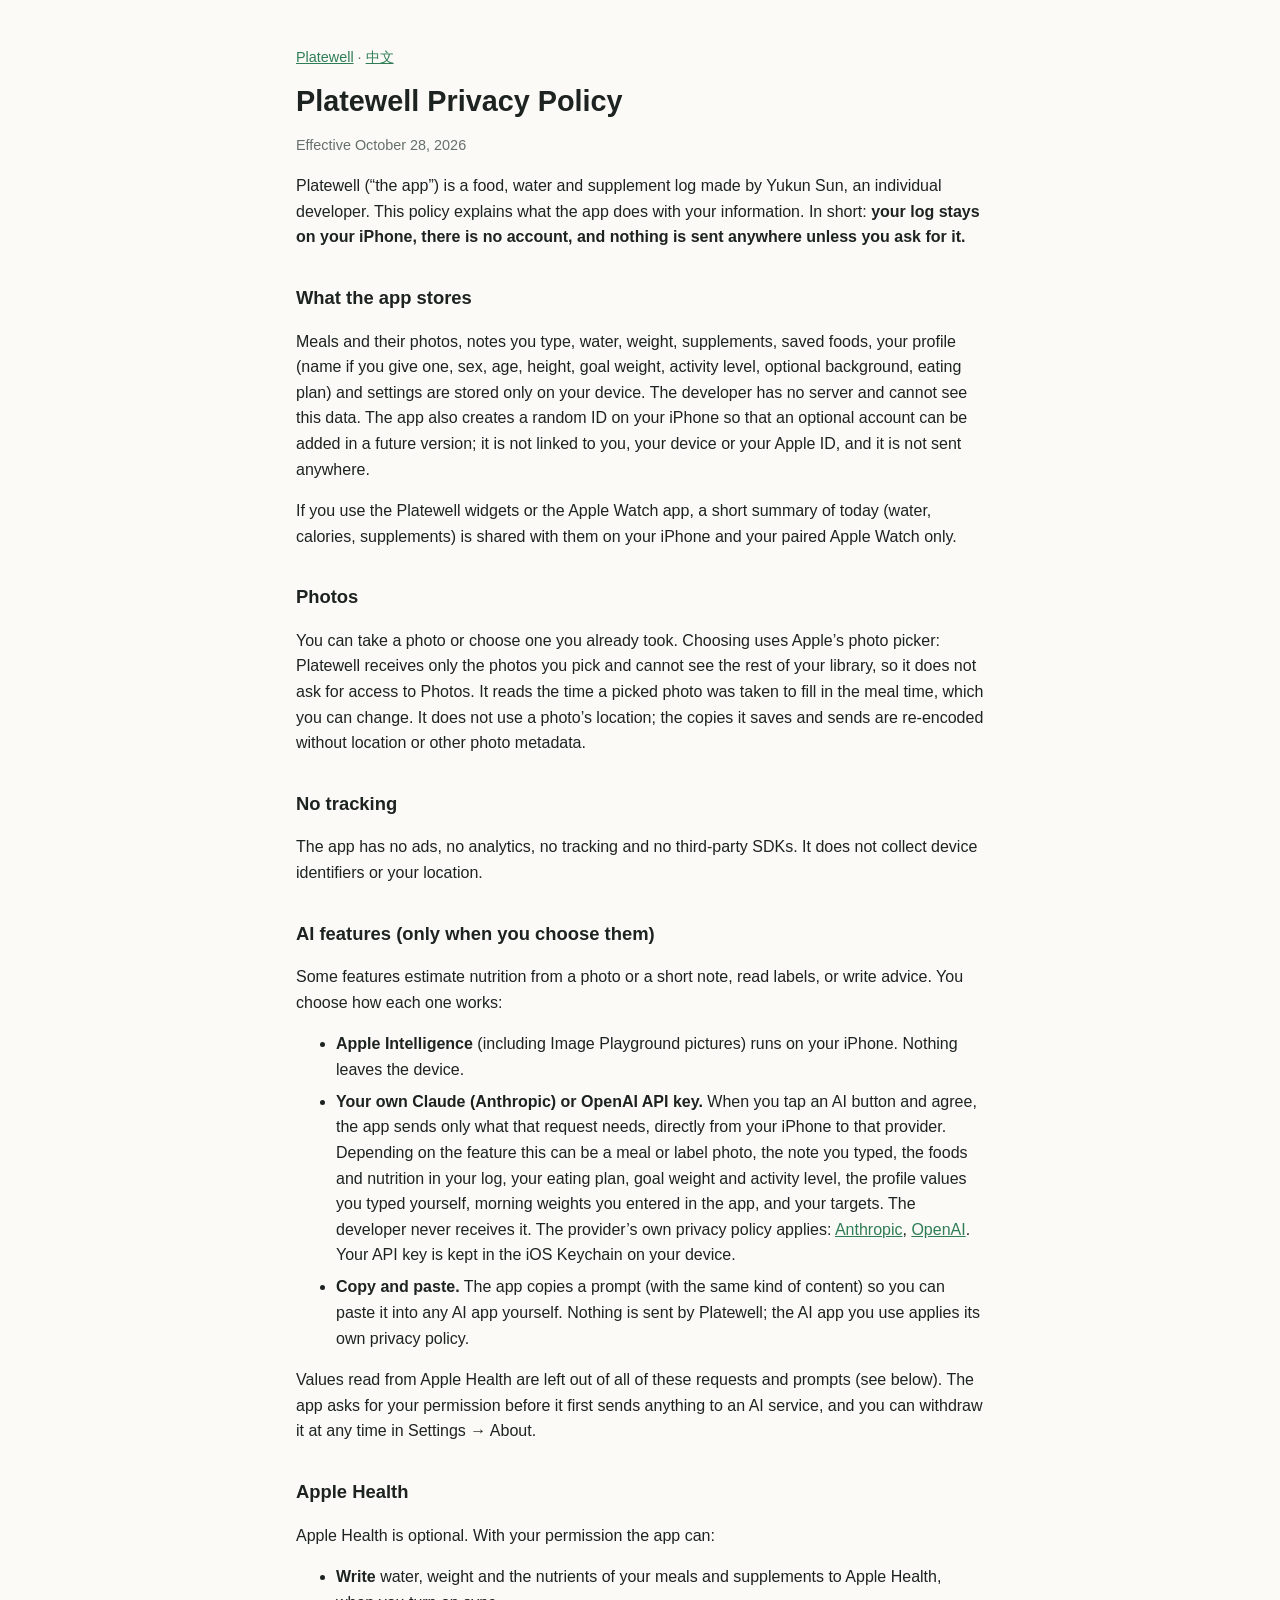
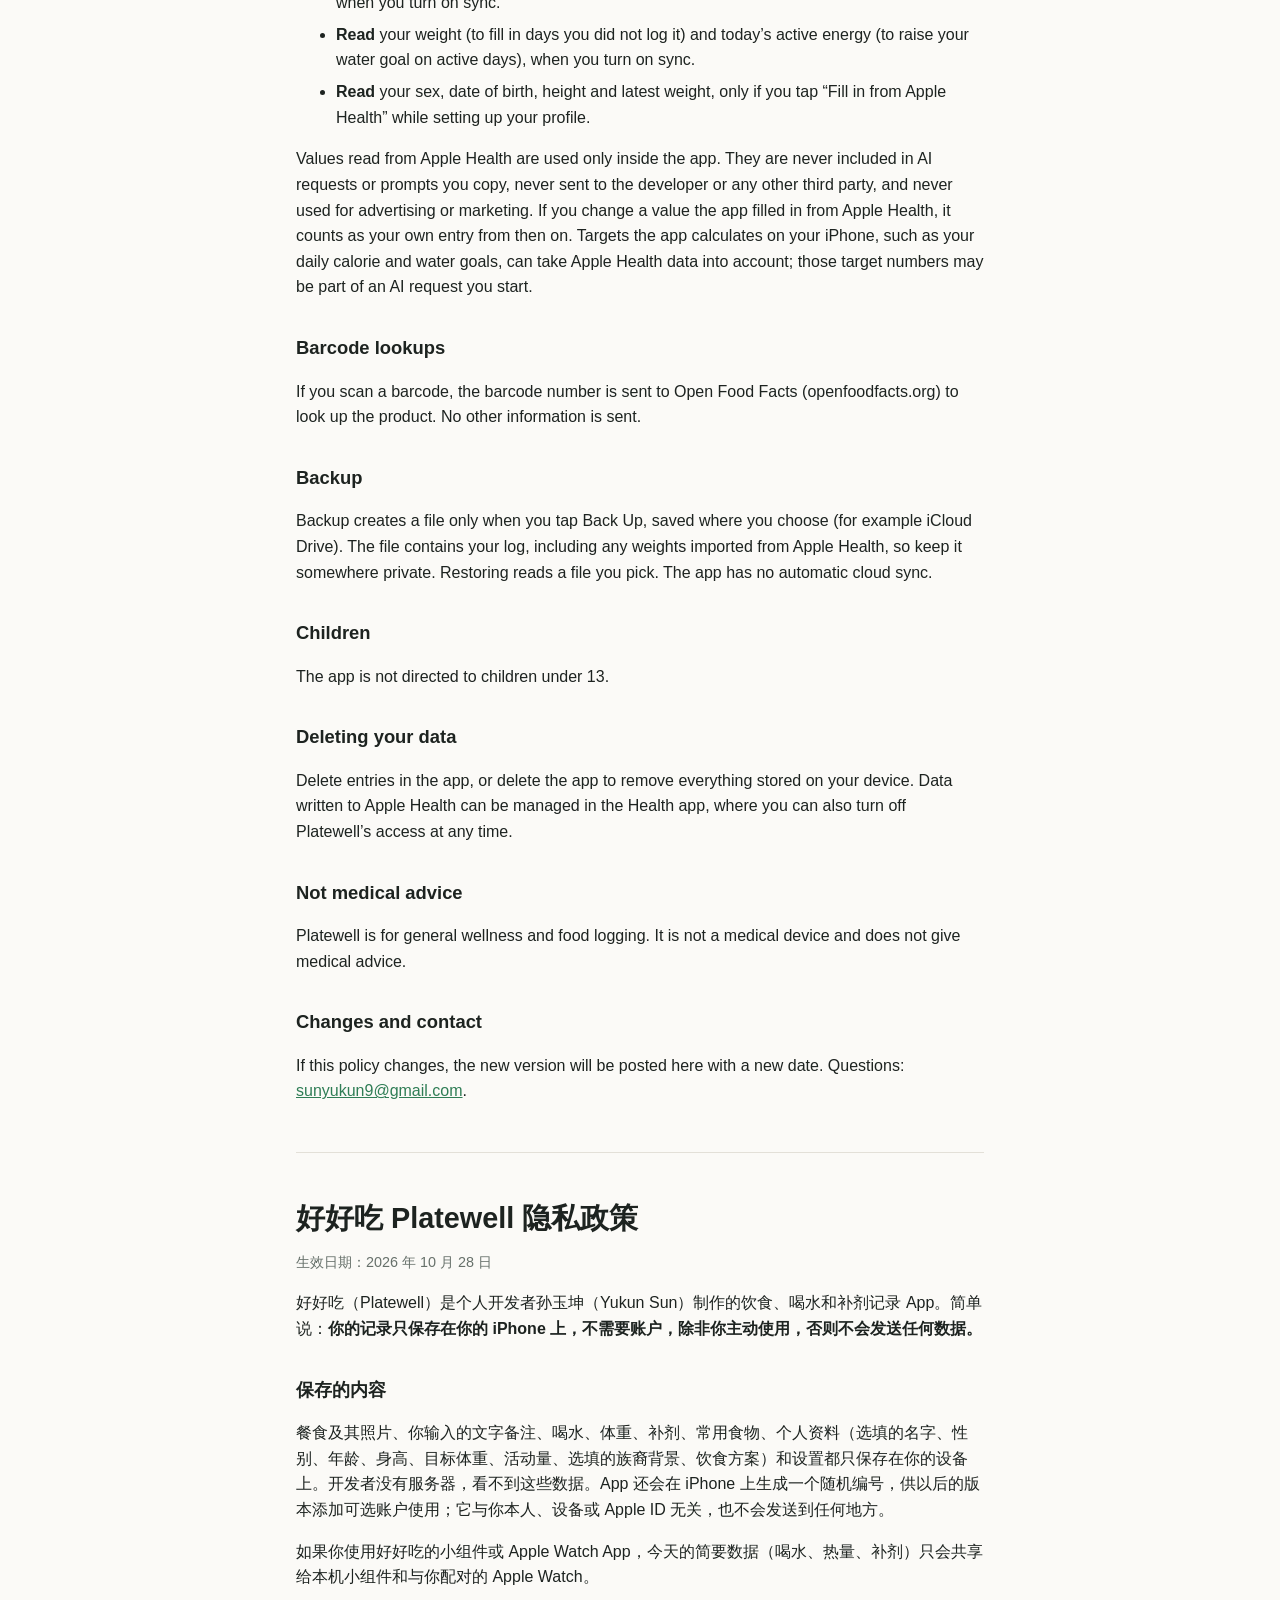
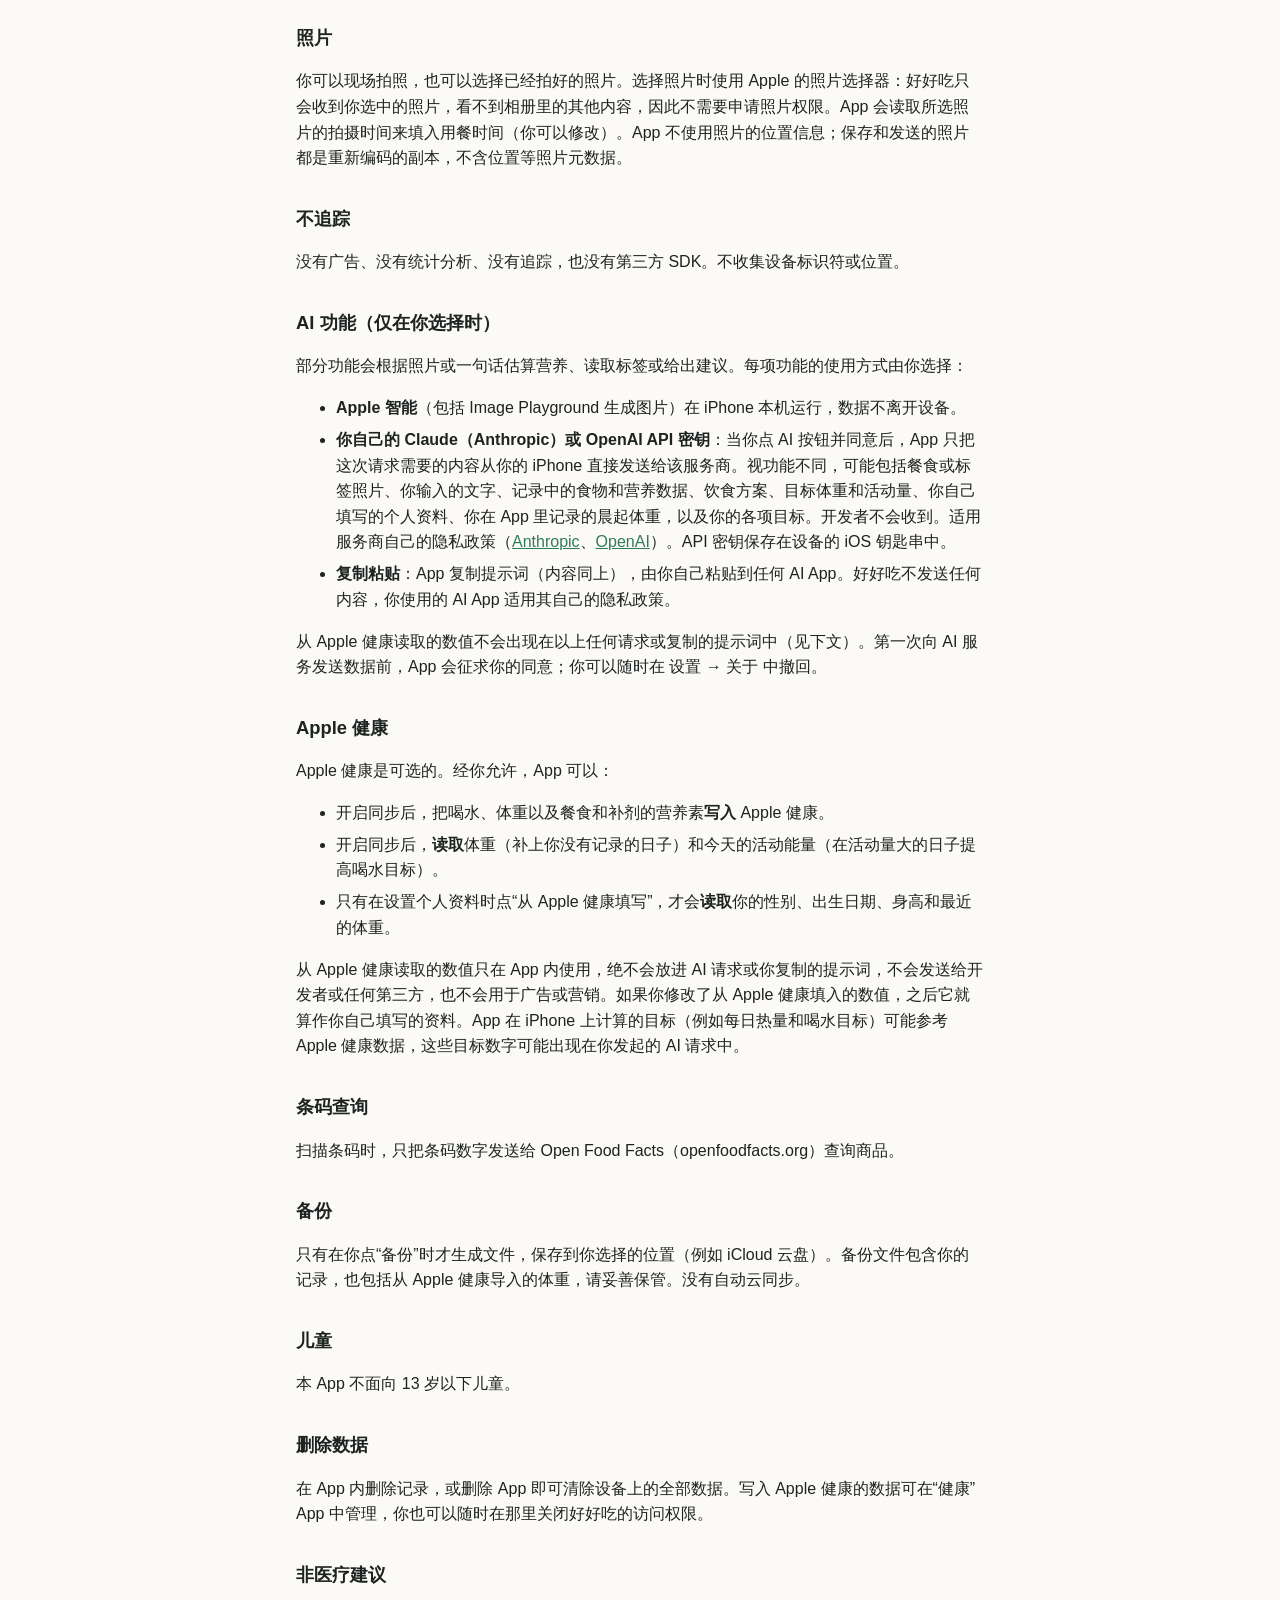
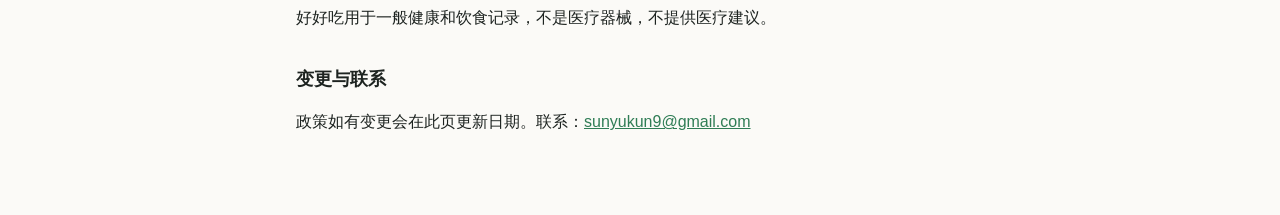
==== commit 029b946c: "Privacy policy: choosing photos from the library" ====
--- a/privacy.html
+++ b/privacy.html
@@ -17,6 +17,9 @@
 <h2>What the app stores</h2>
 <p>Meals and their photos, notes you type, water, weight, supplements, saved foods, your profile (name if you give one, sex, age, height, goal weight, activity level, optional background, eating plan) and settings are stored only on your device. The developer has no server and cannot see this data. The app also creates a random ID on your iPhone so that an optional account can be added in a future version; it is not linked to you, your device or your Apple ID, and it is not sent anywhere.</p>
 <p>If you use the Platewell widgets or the Apple Watch app, a short summary of today (water, calories, supplements) is shared with them on your iPhone and your paired Apple Watch only.</p>
+
+<h2>Photos</h2>
+<p>You can take a photo or choose one you already took. Choosing uses Apple’s photo picker: Platewell receives only the photos you pick and cannot see the rest of your library, so it does not ask for access to Photos. It reads the time a picked photo was taken to fill in the meal time, which you can change. It does not use a photo’s location; the copies it saves and sends are re-encoded without location or other photo metadata.</p>
 
 <h2>No tracking</h2>
 <p>The app has no ads, no analytics, no tracking and no third-party SDKs. It does not collect device identifiers or your location.</p>
@@ -66,6 +69,8 @@
 <h2>保存的内容</h2>
 <p>餐食及其照片、你输入的文字备注、喝水、体重、补剂、常用食物、个人资料（选填的名字、性别、年龄、身高、目标体重、活动量、选填的族裔背景、饮食方案）和设置都只保存在你的设备上。开发者没有服务器，看不到这些数据。App 还会在 iPhone 上生成一个随机编号，供以后的版本添加可选账户使用；它与你本人、设备或 Apple ID 无关，也不会发送到任何地方。</p>
 <p>如果你使用好好吃的小组件或 Apple Watch App，今天的简要数据（喝水、热量、补剂）只会共享给本机小组件和与你配对的 Apple Watch。</p>
+<h2>照片</h2>
+<p>你可以现场拍照，也可以选择已经拍好的照片。选择照片时使用 Apple 的照片选择器：好好吃只会收到你选中的照片，看不到相册里的其他内容，因此不需要申请照片权限。App 会读取所选照片的拍摄时间来填入用餐时间（你可以修改）。App 不使用照片的位置信息；保存和发送的照片都是重新编码的副本，不含位置等照片元数据。</p>
 <h2>不追踪</h2>
 <p>没有广告、没有统计分析、没有追踪，也没有第三方 SDK。不收集设备标识符或位置。</p>
 <h2>AI 功能（仅在你选择时）</h2>
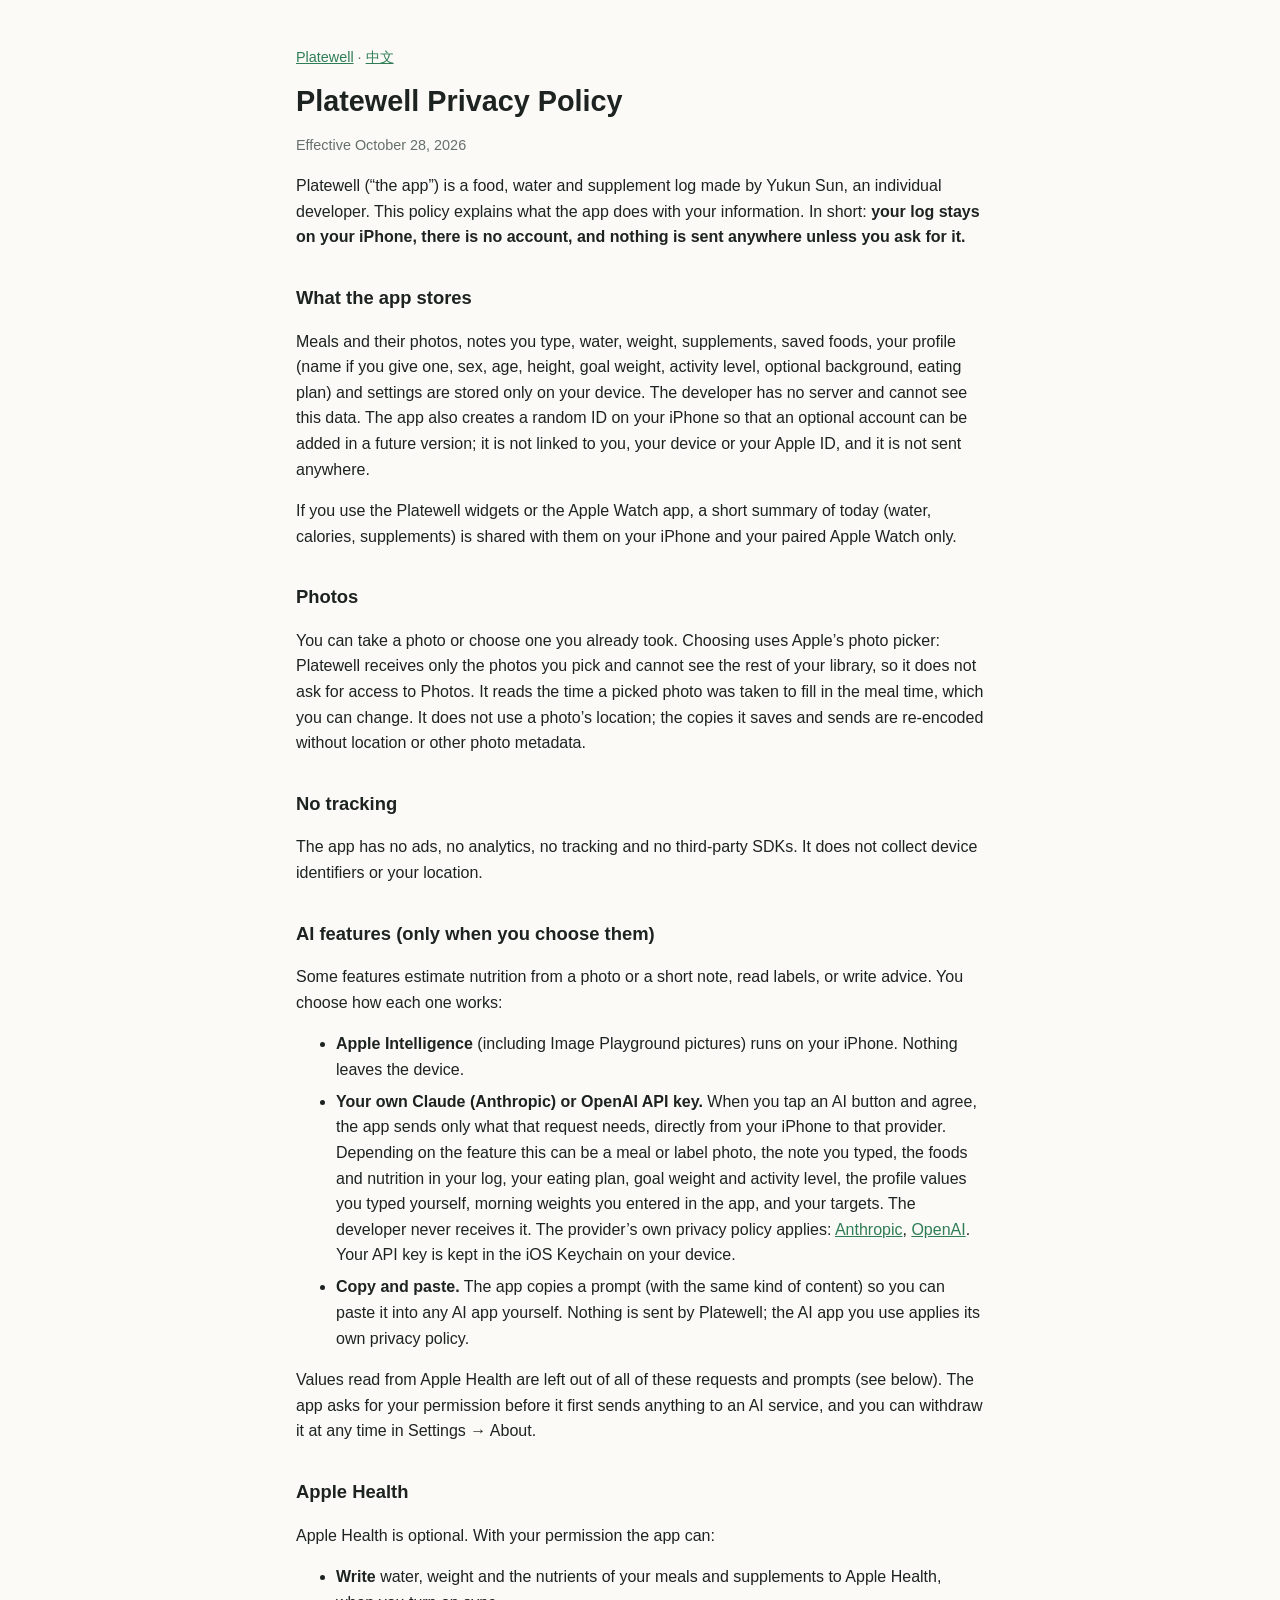
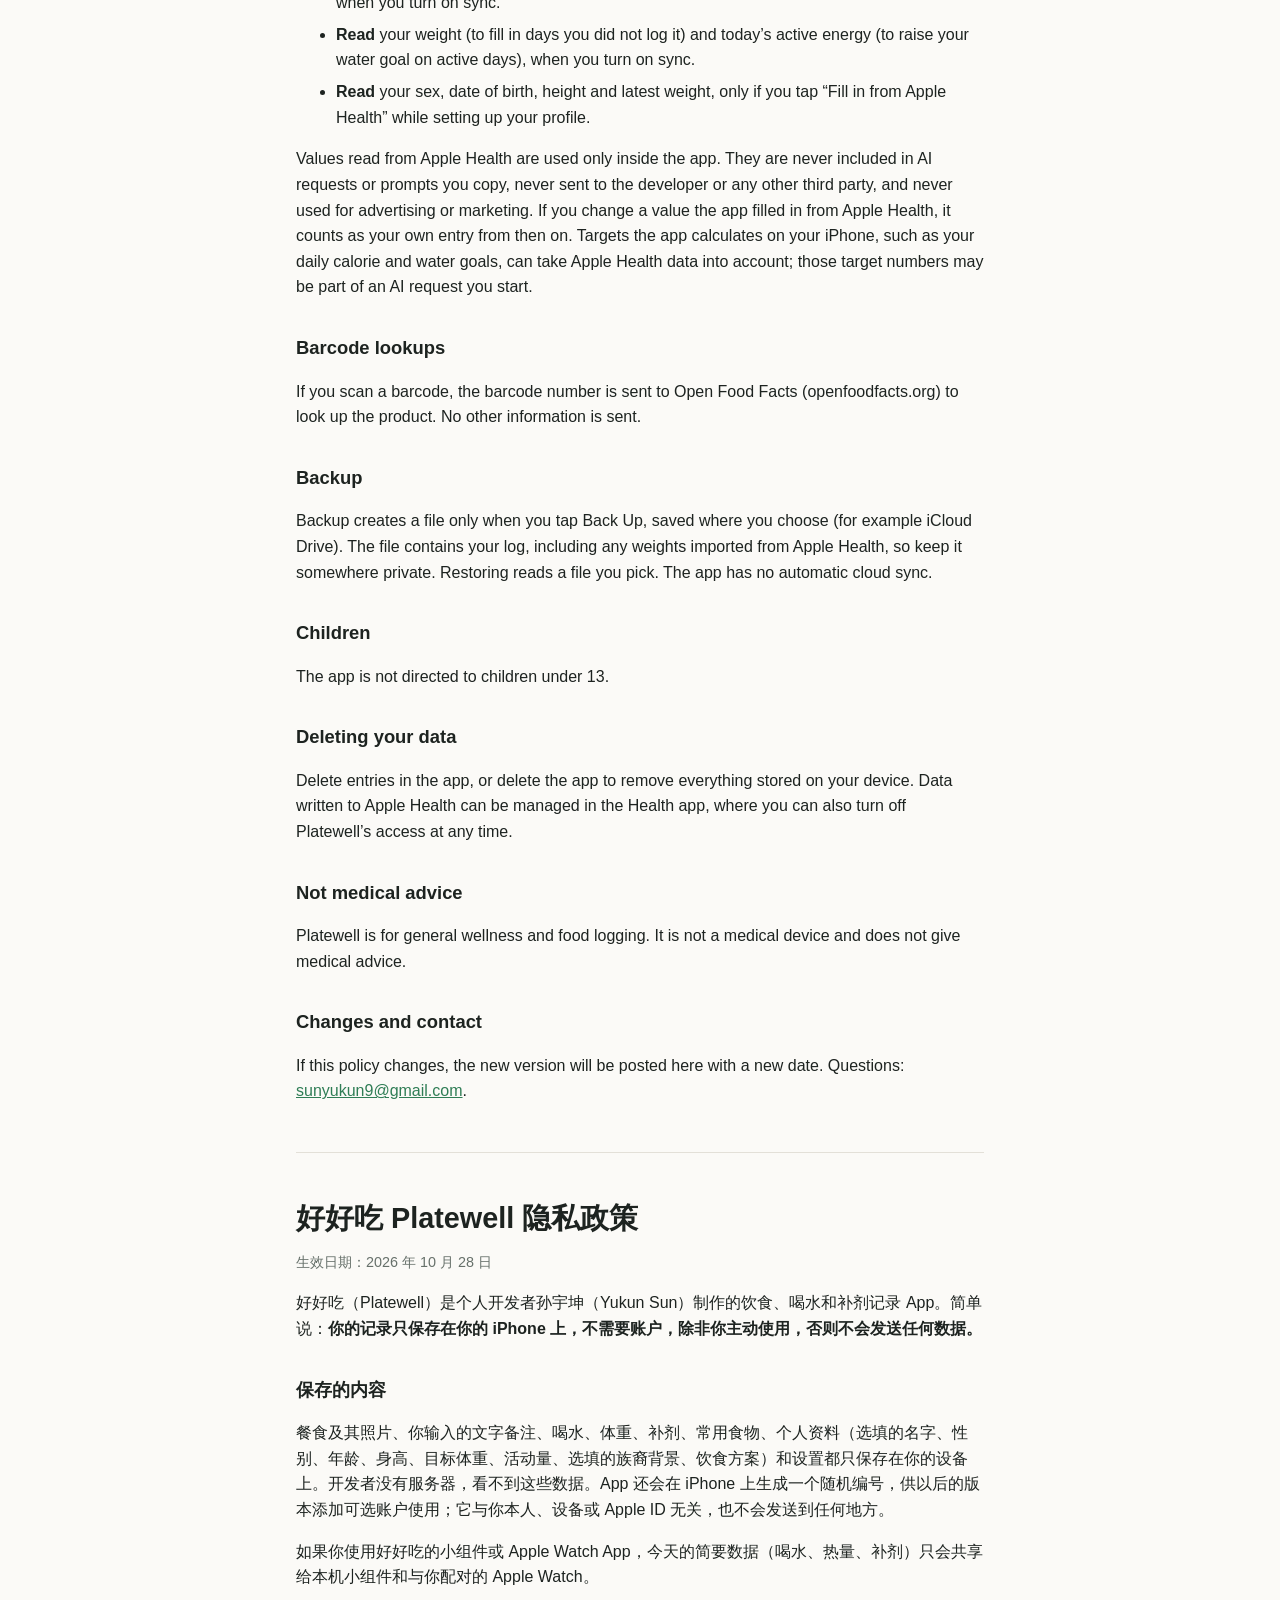
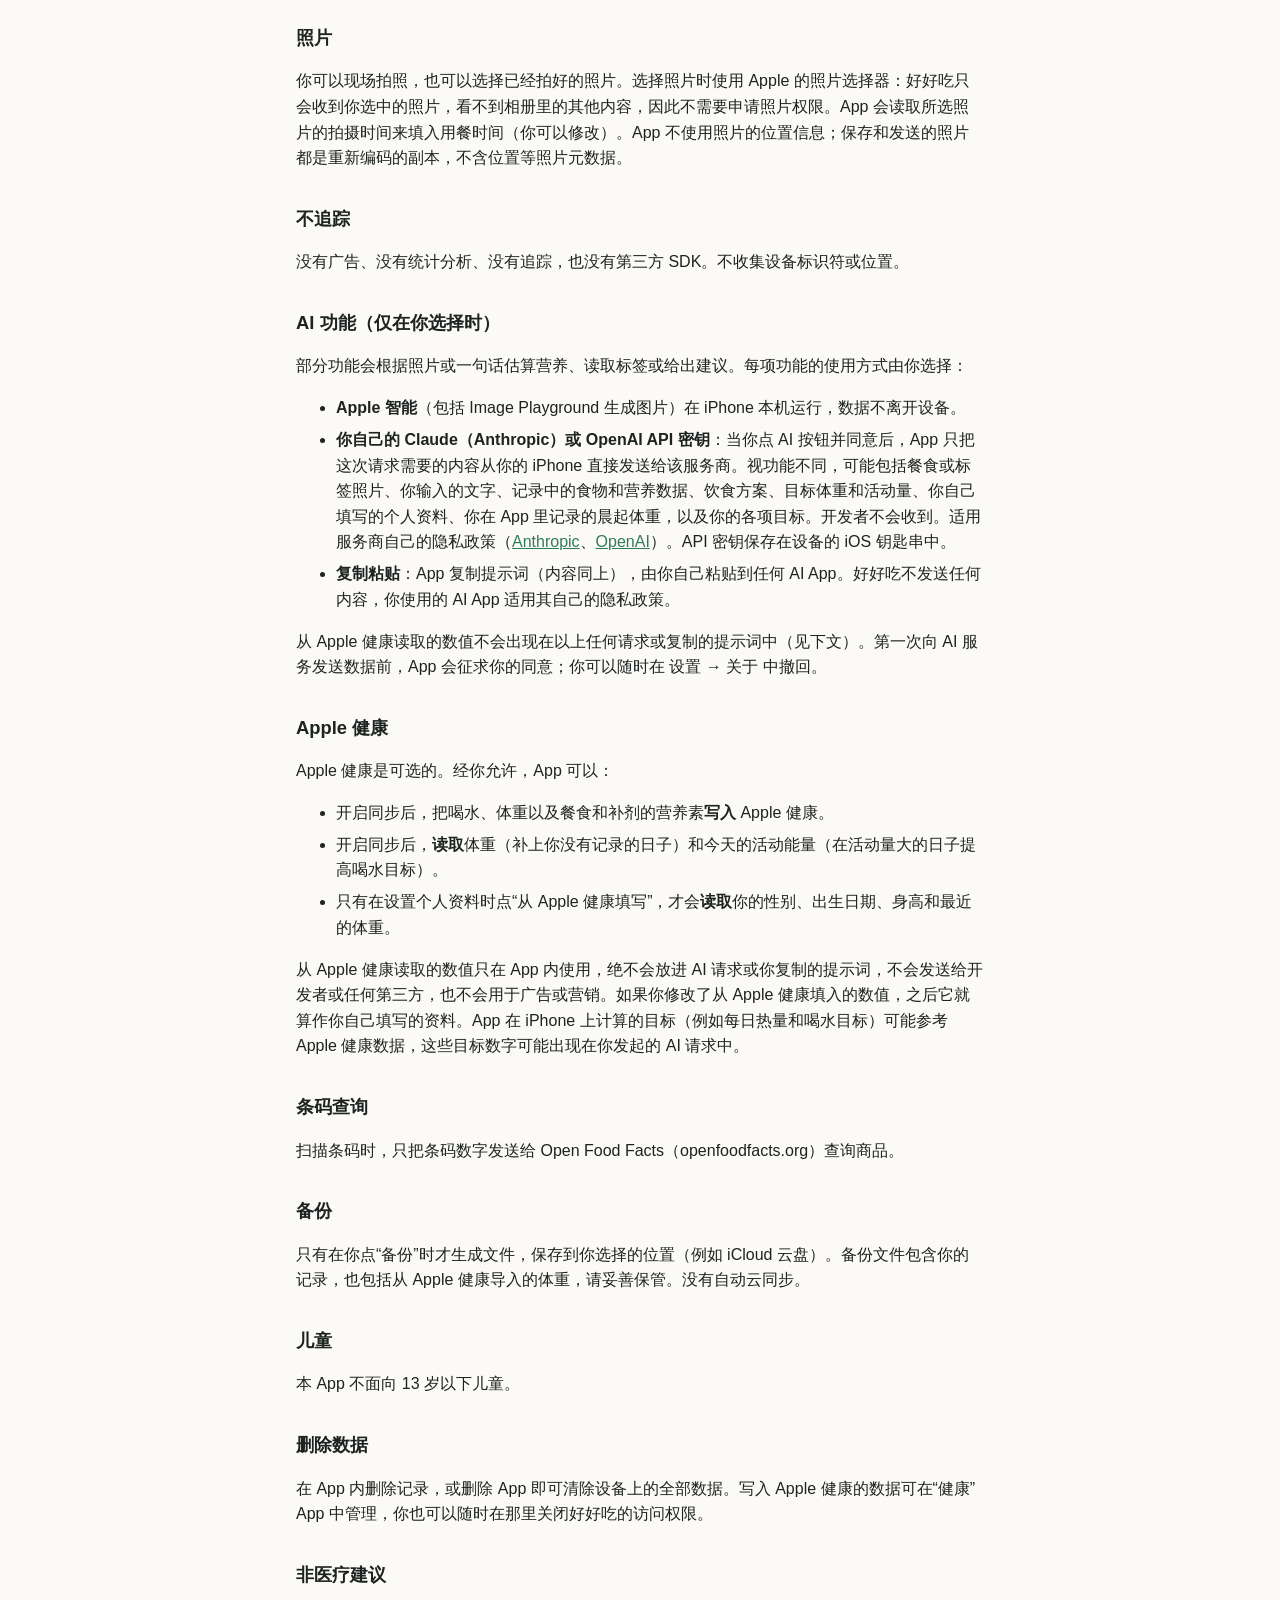
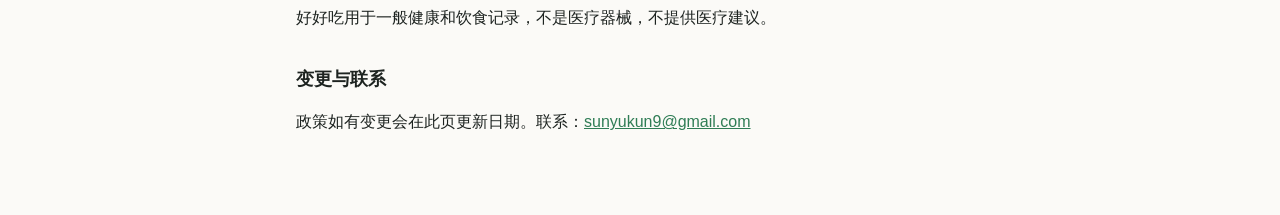
==== commit 00c3f4f7: "Privacy policy: fix developer name (孙宇坤)" ====
--- a/privacy.html
+++ b/privacy.html
@@ -65,7 +65,7 @@
 <section id="zh" lang="zh-Hans">
 <h1>好好吃 Platewell 隐私政策</h1>
 <p class="muted">生效日期：2026 年 10 月 28 日</p>
-<p>好好吃（Platewell）是个人开发者孙玉坤（Yukun Sun）制作的饮食、喝水和补剂记录 App。简单说：<strong>你的记录只保存在你的 iPhone 上，不需要账户，除非你主动使用，否则不会发送任何数据。</strong></p>
+<p>好好吃（Platewell）是个人开发者孙宇坤（Yukun Sun）制作的饮食、喝水和补剂记录 App。简单说：<strong>你的记录只保存在你的 iPhone 上，不需要账户，除非你主动使用，否则不会发送任何数据。</strong></p>
 <h2>保存的内容</h2>
 <p>餐食及其照片、你输入的文字备注、喝水、体重、补剂、常用食物、个人资料（选填的名字、性别、年龄、身高、目标体重、活动量、选填的族裔背景、饮食方案）和设置都只保存在你的设备上。开发者没有服务器，看不到这些数据。App 还会在 iPhone 上生成一个随机编号，供以后的版本添加可选账户使用；它与你本人、设备或 Apple ID 无关，也不会发送到任何地方。</p>
 <p>如果你使用好好吃的小组件或 Apple Watch App，今天的简要数据（喝水、热量、补剂）只会共享给本机小组件和与你配对的 Apple Watch。</p>
